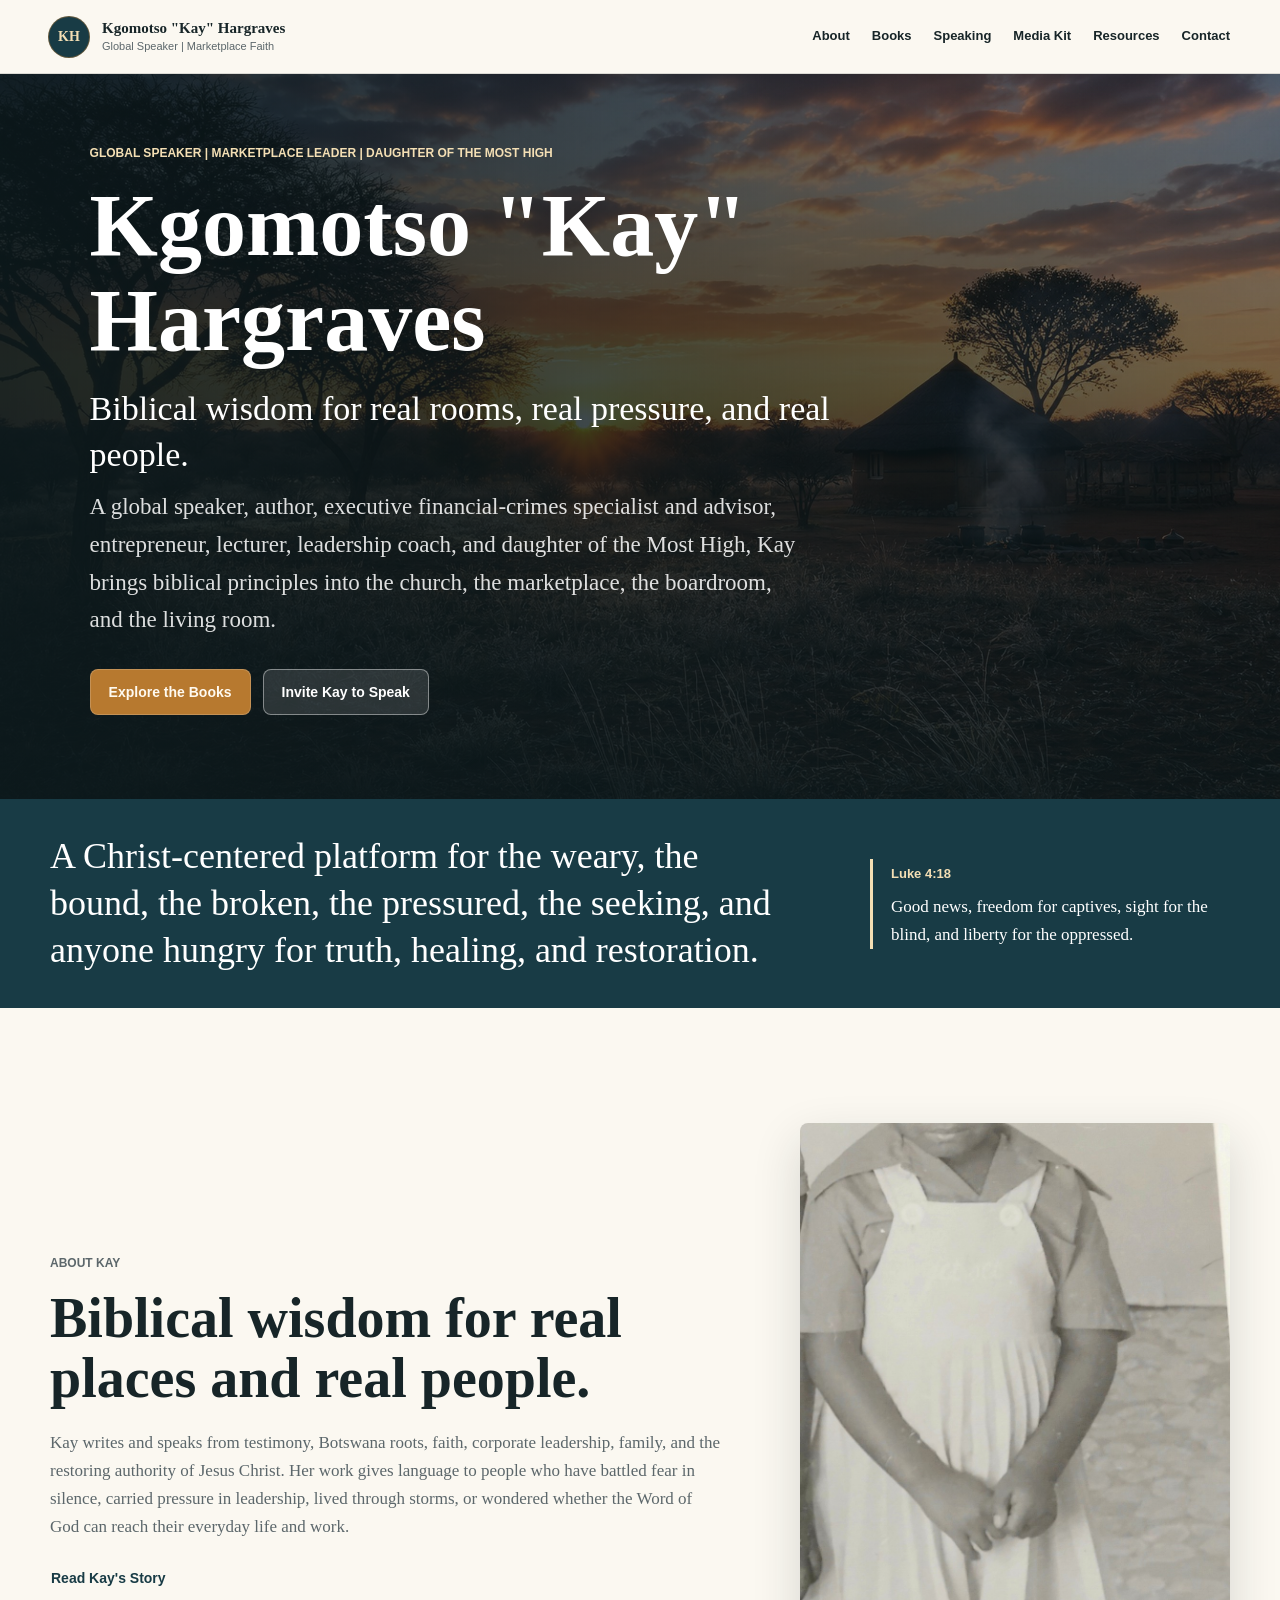
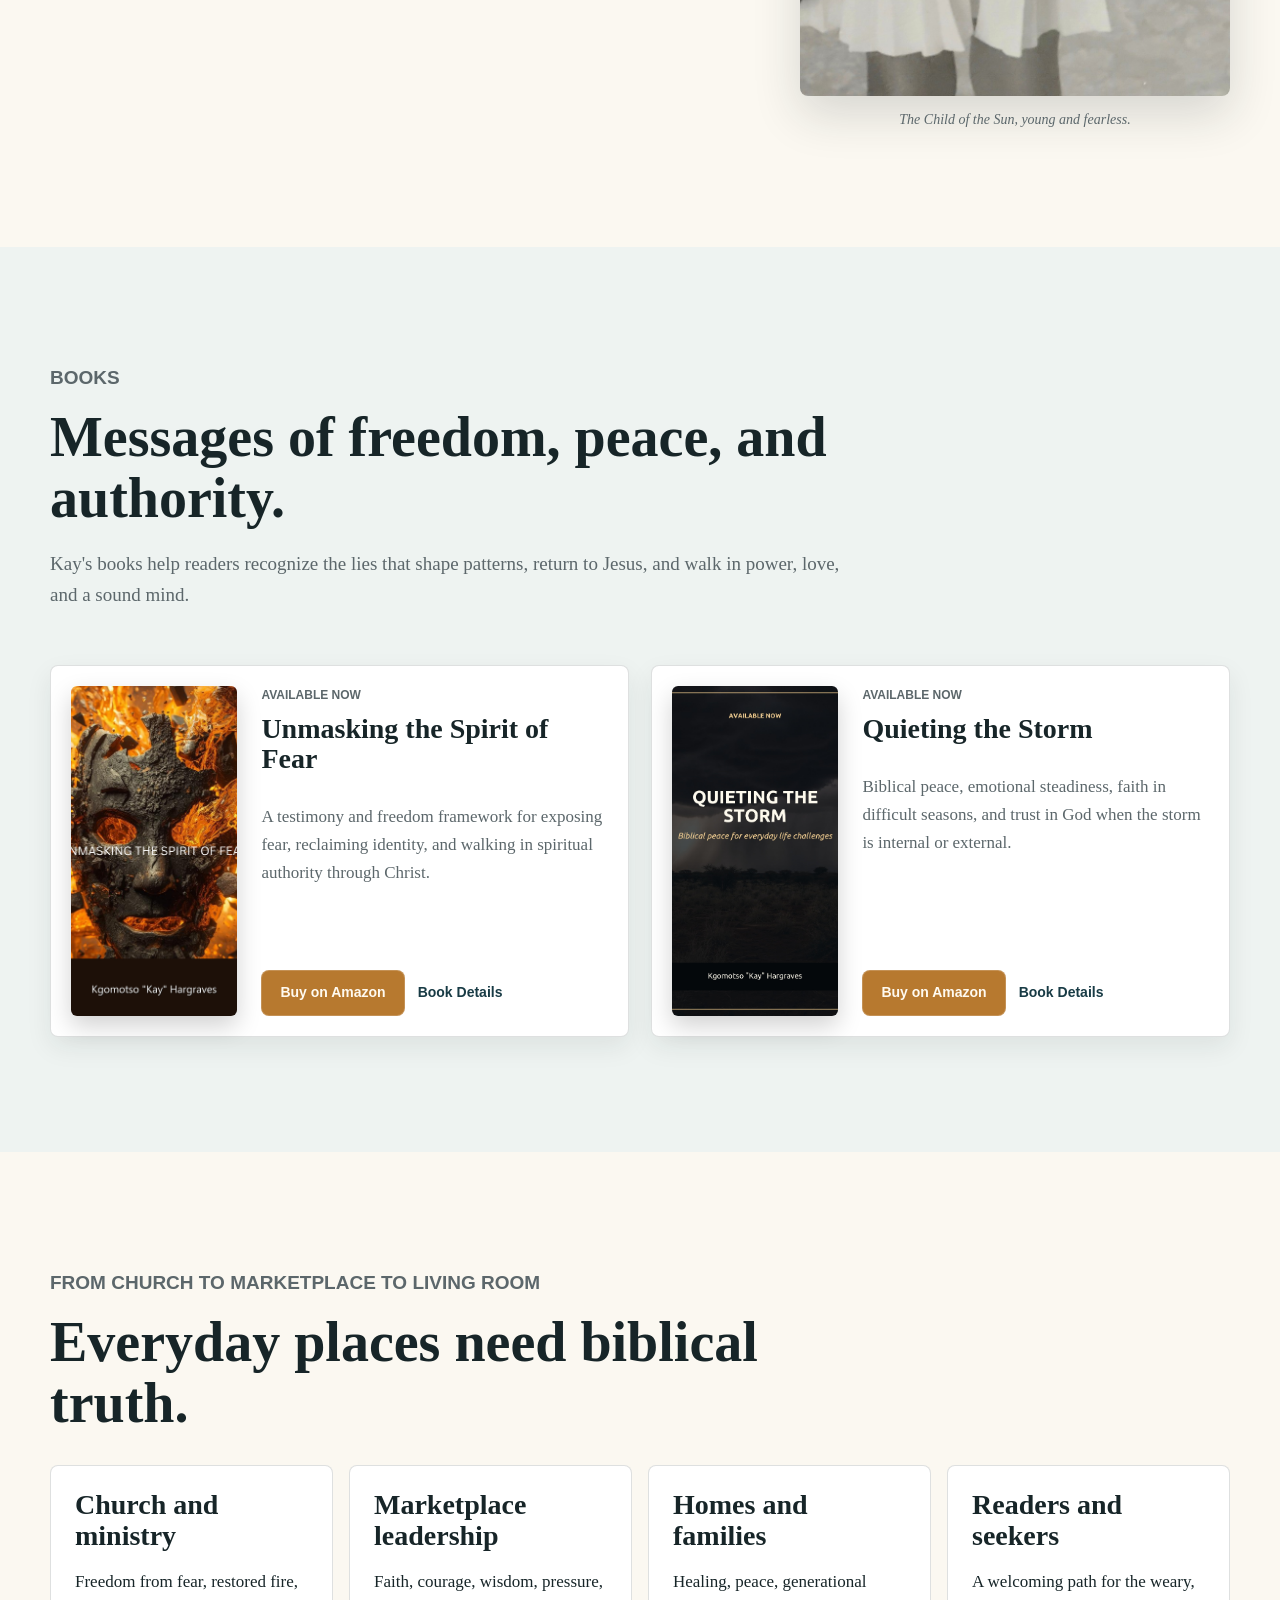
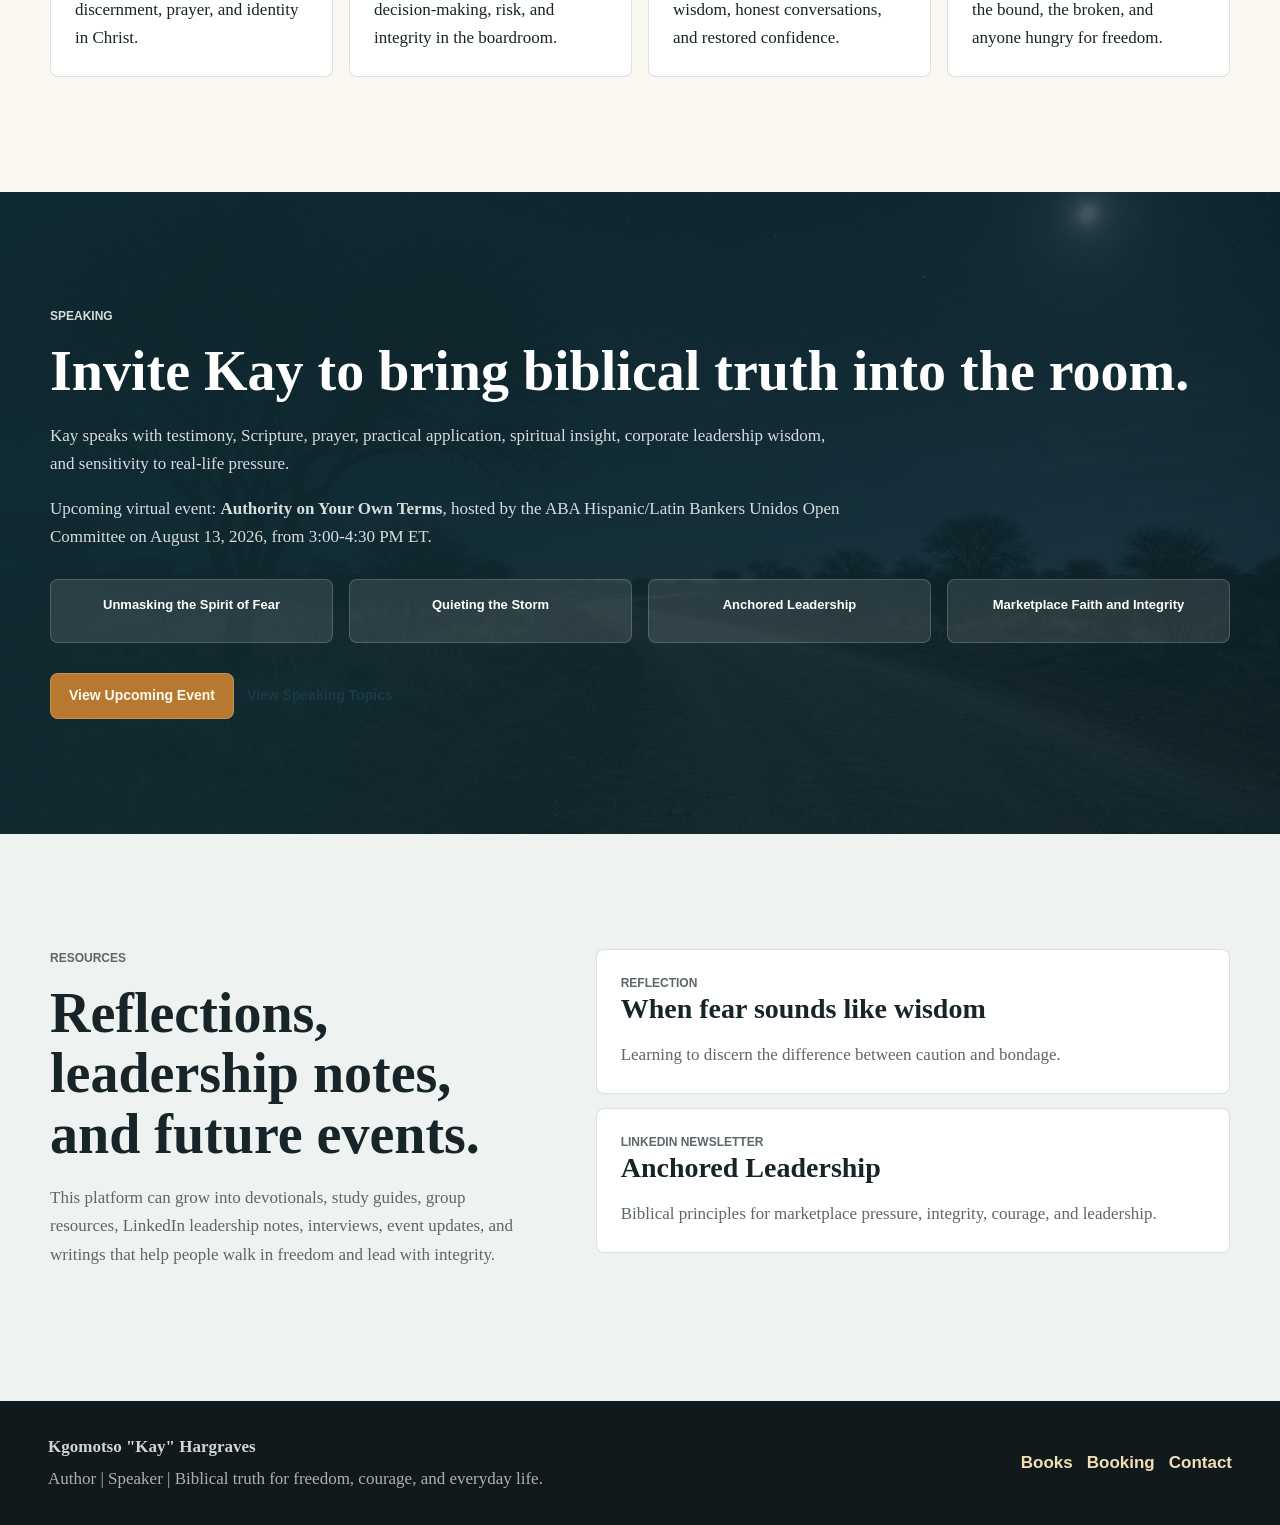
==== index.html @ eadd30bc "Add files via upload" ====
<!doctype html>
<html lang="en">
  <head>
    <meta charset="utf-8" />
    <meta name="viewport" content="width=device-width, initial-scale=1" />
    <title>Kgomotso "Kay" Hargraves | Author and Speaker</title>
    <meta
      name="description"
      content="Kgomotso Kay Hargraves is a Christian author, speaker, and marketplace leader helping people apply biblical truth from the church to the marketplace to the boardroom to the living room."
    />
    <meta property="og:title" content='Kgomotso "Kay" Hargraves | Author and Speaker' />
    <meta property="og:description" content="Biblical truth for freedom, courage, and everyday life." />
    <meta property="og:image" content="assets/hero-botswana-dawn.jpg" />
    <meta name="theme-color" content="#183b45" />
    <link rel="icon" href="assets/favicon.svg" type="image/svg+xml" />
    <link rel="stylesheet" href="styles.css" />
    <script type="application/ld+json">
      {
        "@context": "https://schema.org",
        "@type": "Person",
        "name": "Kgomotso \"Kay\" Hargraves",
        "jobTitle": "Global Speaker, Author, and Marketplace Leader",
        "description": "Christian author, speaker, and marketplace leader helping people apply biblical truth to everyday life.",
        "url": "./index.html"
      }
    </script>
  </head>
  <body>
    <a class="skip-link" href="#main">Skip to main content</a>

    <header class="site-header" data-header>
      <a class="brand" href="index.html" aria-label="Kgomotso Kay Hargraves home">
        <span class="brand-mark">KH</span>
        <span>
          <strong>Kgomotso "Kay" Hargraves</strong>
          <small>Global Speaker | Marketplace Faith</small>
        </span>
      </a>
      <button class="nav-toggle" type="button" aria-expanded="false" aria-controls="site-nav">
        <span></span>
        <span></span>
        <span></span>
      </button>
      <nav class="site-nav" id="site-nav" aria-label="Primary navigation">
        <a href="about.html">About</a>
        <a href="books.html">Books</a>
        <a href="speaking.html">Speaking</a>
        <a href="media.html">Media Kit</a>
        <a href="resources.html">Resources</a>
        <a href="contact.html">Contact</a>
      </nav>
    </header>

    <main id="main">
      <section class="hero home-hero" aria-label="Homepage introduction">
        <div class="hero-media" aria-hidden="true"></div>
        <div class="hero-content">
          <p class="eyebrow">Global speaker | Marketplace leader | Daughter of the Most High</p>
          <h1>Kgomotso "Kay" Hargraves</h1>
          <p class="hero-lead">
            Biblical wisdom for real rooms, real pressure, and real people.
          </p>
          <p class="hero-copy">
            A global speaker, author, executive financial-crimes specialist and
            advisor, entrepreneur, lecturer, leadership coach, and daughter of
            the Most High, Kay brings biblical principles into the church, the
            marketplace, the boardroom, and the living room.
          </p>
          <div class="hero-actions" aria-label="Primary actions">
            <a class="button button-primary" href="books.html">Explore the Books</a>
            <a class="button button-secondary" href="speaking.html#booking">Invite Kay to Speak</a>
          </div>
        </div>
      </section>

      <section class="intro-band" aria-label="Core message">
        <div class="section-inner intro-grid">
          <p class="statement">
            A Christ-centered platform for the weary, the bound, the broken, the
            pressured, the seeking, and anyone hungry for truth, healing, and restoration.
          </p>
          <div class="scripture-note">
            <span>Luke 4:18</span>
            <p>
              Good news, freedom for captives, sight for the blind, and liberty
              for the oppressed.
            </p>
          </div>
        </div>
      </section>

      <section class="section">
        <div class="section-inner split-feature">
          <div>
            <p class="eyebrow">About Kay</p>
            <h2>Biblical wisdom for real places and real people.</h2>
            <p>
              Kay writes and speaks from testimony, Botswana roots, faith,
              corporate leadership, family, and the restoring authority of Jesus Christ.
              Her work gives language to people who have battled fear in silence,
              carried pressure in leadership, lived through storms, or wondered
              whether the Word of God can reach their everyday life and work.
            </p>
            <a class="button button-text" href="about.html">Read Kay's Story</a>
          </div>
          <figure class="portrait-feature">
            <img src="assets/young-kay-child-of-the-sun.jpg" alt="Young Kay as a child in Botswana" />
            <figcaption>The Child of the Sun, young and fearless.</figcaption>
          </figure>
        </div>
      </section>

      <section class="section books-band">
        <div class="section-inner">
          <div class="section-heading">
            <p class="eyebrow">Books</p>
            <h2>Messages of freedom, peace, and authority.</h2>
            <p>
              Kay's books help readers recognize the lies that shape patterns,
              return to Jesus, and walk in power, love, and a sound mind.
            </p>
          </div>

          <div class="book-grid">
            <article class="book-card">
              <img src="assets/book-unmasking.jpg" alt="Unmasking the Spirit of Fear book cover" />
              <div class="book-copy">
                <p class="book-label">Available now</p>
                <h3>Unmasking the Spirit of Fear</h3>
                <p>
                  A testimony and freedom framework for exposing fear, reclaiming
                  identity, and walking in spiritual authority through Christ.
                </p>
                <div class="button-row">
                  <a class="button button-primary" href="https://www.amazon.com/s?k=Unmasking+the+Spirit+of+Fear+Kgomotso+Kay+Hargraves" target="_blank" rel="noreferrer">Buy on Amazon</a>
                  <a class="button button-text" href="books.html#unmasking">Book Details</a>
                </div>
              </div>
            </article>

            <article class="book-card">
              <img src="assets/book-quieting-the-storm.jpg" alt="Quieting the Storm book cover" />
              <div class="book-copy">
                <p class="book-label">Available now</p>
                <h3>Quieting the Storm</h3>
                <p>
                  Biblical peace, emotional steadiness, faith in difficult seasons,
                  and trust in God when the storm is internal or external.
                </p>
                <div class="button-row">
                  <a class="button button-primary" href="https://www.amazon.com/s?k=Quieting+the+Storm+Kgomotso+Kay+Hargraves" target="_blank" rel="noreferrer">Buy on Amazon</a>
                  <a class="button button-text" href="books.html#quieting">Book Details</a>
                </div>
              </div>
            </article>
          </div>
        </div>
      </section>

      <section class="section audience-section">
        <div class="section-inner">
          <div class="section-heading compact">
            <p class="eyebrow">From church to marketplace to living room</p>
            <h2>Everyday places need biblical truth.</h2>
          </div>
          <div class="audience-grid">
            <article>
              <h3>Church and ministry</h3>
              <p>Freedom from fear, restored fire, discernment, prayer, and identity in Christ.</p>
            </article>
            <article>
              <h3>Marketplace leadership</h3>
              <p>Faith, courage, wisdom, pressure, decision-making, risk, and integrity in the boardroom.</p>
            </article>
            <article>
              <h3>Homes and families</h3>
              <p>Healing, peace, generational wisdom, honest conversations, and restored confidence.</p>
            </article>
            <article>
              <h3>Readers and seekers</h3>
              <p>A welcoming path for the weary, the bound, the broken, and anyone hungry for freedom.</p>
            </article>
          </div>
        </div>
      </section>

      <section class="section speaking-preview">
        <div class="section-inner speaking-card">
          <p class="eyebrow">Speaking</p>
          <h2>Invite Kay to bring biblical truth into the room.</h2>
          <p>
            Kay speaks with testimony, Scripture, prayer, practical application,
            spiritual insight, corporate leadership wisdom, and sensitivity to real-life pressure.
          </p>
          <p>
            Upcoming virtual event: <strong>Authority on Your Own Terms</strong>,
            hosted by the ABA Hispanic/Latin Bankers Unidos Open Committee on
            August 13, 2026, from 3:00-4:30 PM ET.
          </p>
          <div class="topic-grid">
            <span>Unmasking the Spirit of Fear</span>
            <span>Quieting the Storm</span>
            <span>Anchored Leadership</span>
            <span>Marketplace Faith and Integrity</span>
          </div>
          <div class="button-row">
            <a class="button button-primary" href="speaking.html#upcoming">View Upcoming Event</a>
            <a class="button button-text" href="speaking.html">View Speaking Topics</a>
          </div>
        </div>
      </section>

      <section class="section resources-preview">
        <div class="section-inner preview-layout">
          <div>
            <p class="eyebrow">Resources</p>
            <h2>Reflections, leadership notes, and future events.</h2>
            <p>
              This platform can grow into devotionals, study guides, group
              resources, LinkedIn leadership notes, interviews, event updates,
              and writings that help people walk in freedom and lead with integrity.
            </p>
          </div>
          <div class="resource-list">
            <article>
              <p class="resource-type">Reflection</p>
              <h3>When fear sounds like wisdom</h3>
              <p>Learning to discern the difference between caution and bondage.</p>
            </article>
            <article>
              <p class="resource-type">LinkedIn newsletter</p>
              <h3>Anchored Leadership</h3>
              <p>Biblical principles for marketplace pressure, integrity, courage, and leadership.</p>
            </article>
          </div>
        </div>
      </section>
    </main>

    <footer class="site-footer">
      <div>
        <strong>Kgomotso "Kay" Hargraves</strong>
        <p>Author | Speaker | Biblical truth for freedom, courage, and everyday life.</p>
      </div>
      <nav aria-label="Footer navigation">
        <a href="books.html">Books</a>
        <a href="speaking.html#booking">Booking</a>
        <a href="contact.html">Contact</a>
      </nav>
    </footer>

    <script src="script.js"></script>
  </body>
</html>
---- styles.css ----
:root {
  --ink: #172528;
  --muted: #5c676b;
  --paper: #fbf8f1;
  --white: #ffffff;
  --teal: #183b45;
  --teal-soft: #e7f0ee;
  --gold: #b7792f;
  --gold-deep: #8d551f;
  --gold-soft: #f4dfb4;
  --clay: #8a4c35;
  --charcoal: #10191b;
  --mist: #eef3f1;
  --line: rgba(23, 37, 40, 0.14);
  --shadow: 0 18px 48px rgba(23, 37, 40, 0.16);
  --radius: 8px;
  --max: 1180px;
}

* {
  box-sizing: border-box;
}

html {
  scroll-behavior: smooth;
}

body {
  margin: 0;
  color: var(--ink);
  background: var(--paper);
  font-family: Georgia, "Times New Roman", serif;
  font-size: 17px;
  line-height: 1.65;
}

img {
  display: block;
  max-width: 100%;
}

a {
  color: inherit;
  text-decoration: none;
}

button,
input,
select,
textarea {
  font: inherit;
}

button {
  cursor: pointer;
}

.skip-link {
  position: absolute;
  left: 16px;
  top: -60px;
  z-index: 100;
  padding: 10px 14px;
  border-radius: var(--radius);
  background: var(--white);
  color: var(--teal);
  font-family: Arial, Helvetica, sans-serif;
  font-weight: 800;
}

.skip-link:focus {
  top: 12px;
}

.site-header {
  position: sticky;
  top: 0;
  z-index: 20;
  display: flex;
  align-items: center;
  justify-content: space-between;
  gap: 24px;
  min-height: 74px;
  padding: 12px clamp(18px, 4vw, 48px);
  background: rgba(251, 248, 241, 0.95);
  border-bottom: 1px solid var(--line);
  backdrop-filter: blur(16px);
}

.brand {
  display: inline-flex;
  align-items: center;
  gap: 12px;
  min-width: 240px;
}

.brand-mark {
  display: grid;
  place-items: center;
  width: 42px;
  height: 42px;
  flex: 0 0 auto;
  border: 1px solid rgba(183, 121, 47, 0.45);
  border-radius: 50%;
  background: var(--teal);
  color: var(--gold-soft);
  font-size: 14px;
  font-weight: 700;
}

.brand strong,
.brand small {
  display: block;
}

.brand strong {
  font-size: 15px;
  line-height: 1.2;
}

.brand small {
  margin-top: 2px;
  color: var(--muted);
  font-family: Arial, Helvetica, sans-serif;
  font-size: 11px;
  line-height: 1.35;
}

.site-nav {
  display: flex;
  align-items: center;
  gap: 18px;
  color: var(--ink);
  font-family: Arial, Helvetica, sans-serif;
  font-size: 13px;
  font-weight: 800;
}

.site-nav a {
  padding: 8px 2px;
  border-bottom: 2px solid transparent;
}

.site-nav a:hover,
.site-nav a:focus-visible,
.site-nav a[aria-current="page"] {
  border-bottom-color: var(--gold);
  outline: none;
}

.nav-toggle {
  display: none;
  width: 42px;
  height: 42px;
  border: 1px solid var(--line);
  border-radius: var(--radius);
  background: var(--white);
  padding: 9px;
}

.nav-toggle span {
  display: block;
  height: 2px;
  margin: 5px 0;
  background: var(--teal);
}

.section-inner {
  width: min(var(--max), calc(100% - 36px));
  margin: 0 auto;
}

.narrow {
  max-width: 820px;
}

.section {
  padding: clamp(64px, 9vw, 116px) 0;
}

.hero,
.page-hero {
  position: relative;
  overflow: hidden;
  color: var(--white);
}

.home-hero {
  min-height: calc(88svh - 74px);
  display: grid;
  align-items: center;
}

.hero-media {
  position: absolute;
  inset: 0;
  background:
    linear-gradient(90deg, rgba(12, 25, 28, 0.88), rgba(12, 25, 28, 0.55) 56%, rgba(12, 25, 28, 0.24)),
    linear-gradient(180deg, rgba(12, 25, 28, 0.08), rgba(12, 25, 28, 0.74)),
    url("assets/hero-botswana-dawn.jpg") center / cover no-repeat;
  transform: scale(1.02);
}

.hero-content {
  position: relative;
  width: min(820px, calc(100% - 36px));
  margin-left: clamp(18px, 7vw, 92px);
  padding: 70px 0 84px;
}

.page-hero {
  background:
    linear-gradient(90deg, rgba(16, 43, 50, 0.94), rgba(16, 43, 50, 0.76)),
    url("assets/hero-botswana-dawn.jpg") center / cover no-repeat;
}

.books-hero {
  background:
    linear-gradient(90deg, rgba(16, 43, 50, 0.94), rgba(16, 43, 50, 0.72)),
    url("assets/leiso-memory.jpg") center / cover no-repeat;
}

.speaking-hero {
  background:
    linear-gradient(90deg, rgba(16, 43, 50, 0.95), rgba(16, 43, 50, 0.7)),
    url("assets/speaking-road.jpg") center / cover no-repeat;
}

.media-hero {
  background:
    linear-gradient(90deg, rgba(16, 43, 50, 0.95), rgba(16, 43, 50, 0.72)),
    url("assets/storm-sky.jpg") center / cover no-repeat;
}

.resources-hero,
.contact-hero,
.about-hero {
  background:
    linear-gradient(90deg, rgba(16, 43, 50, 0.95), rgba(16, 43, 50, 0.72)),
    url("assets/hero-botswana-dawn.jpg") center / cover no-repeat;
}

.page-hero-inner {
  min-height: 420px;
  display: grid;
  align-content: center;
  padding: 74px 0;
}

.profile-hero {
  background: var(--charcoal);
  color: var(--white);
}

.profile-hero-inner {
  min-height: 520px;
  display: grid;
  grid-template-columns: minmax(220px, 320px) minmax(0, 1fr);
  gap: clamp(28px, 6vw, 72px);
  align-items: center;
  padding: clamp(58px, 9vw, 92px) 0;
}

.profile-hero img {
  width: 100%;
  aspect-ratio: 4 / 3;
  object-fit: cover;
  border: 1px solid rgba(244, 223, 180, 0.42);
  border-radius: var(--radius);
  box-shadow: 0 20px 54px rgba(0, 0, 0, 0.28);
}

.profile-hero p {
  max-width: 790px;
  color: rgba(255, 255, 255, 0.84);
}

.page-hero-inner p {
  max-width: 760px;
  margin: 0 0 28px;
  color: rgba(255, 255, 255, 0.86);
  font-size: clamp(19px, 2vw, 24px);
}

.eyebrow {
  margin: 0 0 14px;
  color: var(--gold);
  font-family: Arial, Helvetica, sans-serif;
  font-size: 12px;
  font-weight: 900;
  letter-spacing: 0;
  text-transform: uppercase;
}

.hero .eyebrow,
.page-hero .eyebrow,
.testimonials-section .eyebrow {
  color: var(--gold-soft);
}

h1,
h2,
h3,
p,
li {
  overflow-wrap: anywhere;
}

h1,
h2,
h3 {
  margin-top: 0;
  line-height: 1.08;
  letter-spacing: 0;
}

h1 {
  max-width: 900px;
  margin-bottom: 18px;
  font-size: clamp(44px, 8vw, 88px);
}

.page-hero h1 {
  max-width: 960px;
  font-size: clamp(42px, 6vw, 76px);
}

h2 {
  margin-bottom: 20px;
  font-size: clamp(31px, 4.8vw, 56px);
}

h3 {
  margin-bottom: 12px;
  font-size: clamp(22px, 2.8vw, 28px);
}

.hero-lead {
  max-width: 760px;
  margin: 0 0 10px;
  font-size: clamp(23px, 3vw, 34px);
  line-height: 1.35;
}

.hero-copy {
  max-width: 720px;
  margin: 0 0 30px;
  color: rgba(255, 255, 255, 0.86);
  font-size: clamp(18px, 2vw, 23px);
}

.lead {
  color: var(--ink);
  font-size: 21px;
  line-height: 1.45;
}

.hero-actions,
.button-row,
.form-actions {
  display: flex;
  flex-wrap: wrap;
  align-items: center;
  gap: 12px;
}

.button {
  display: inline-flex;
  align-items: center;
  justify-content: center;
  min-height: 46px;
  padding: 12px 18px;
  border: 1px solid transparent;
  border-radius: var(--radius);
  font-family: Arial, Helvetica, sans-serif;
  font-size: 14px;
  font-weight: 900;
  line-height: 1.1;
  text-align: center;
  transition: transform 160ms ease, background 160ms ease, border-color 160ms ease;
}

.button:hover,
.button:focus-visible {
  transform: translateY(-1px);
  outline: none;
}

.button-primary {
  background: var(--gold);
  color: #fffaf0;
  border-color: rgba(255, 255, 255, 0.18);
}

.button-primary:hover,
.button-primary:focus-visible {
  background: var(--gold-deep);
}

.button-secondary {
  background: rgba(255, 255, 255, 0.12);
  color: var(--white);
  border-color: rgba(255, 255, 255, 0.42);
}

.button-secondary.light {
  color: var(--teal);
  background: var(--white);
  border-color: rgba(24, 59, 69, 0.24);
}

.button-secondary:hover,
.button-secondary:focus-visible {
  background: rgba(255, 255, 255, 0.22);
}

.button-text {
  min-height: 42px;
  padding-inline: 0;
  color: var(--teal);
  border-color: transparent;
  background: transparent;
}

.intro-band {
  background: var(--teal);
  color: var(--white);
}

.intro-grid {
  display: grid;
  grid-template-columns: minmax(0, 1fr) minmax(260px, 360px);
  gap: clamp(26px, 5vw, 72px);
  align-items: center;
  padding: 34px 0;
}

.statement {
  margin: 0;
  font-size: clamp(22px, 3vw, 36px);
  line-height: 1.3;
}

.scripture-note {
  border-left: 3px solid var(--gold-soft);
  padding-left: 18px;
}

.scripture-note span {
  color: var(--gold-soft);
  font-family: Arial, Helvetica, sans-serif;
  font-size: 13px;
  font-weight: 900;
}

.scripture-note p {
  margin: 6px 0 0;
}

.split-feature,
.preview-layout,
.contact-layout,
.booking-layout {
  display: grid;
  gap: clamp(34px, 6vw, 80px);
  align-items: start;
}

.split-feature {
  grid-template-columns: minmax(0, 1fr) minmax(300px, 430px);
  align-items: center;
}

.preview-layout {
  grid-template-columns: minmax(0, 0.85fr) minmax(0, 1.15fr);
}

.contact-layout {
  grid-template-columns: minmax(0, 1fr) minmax(320px, 470px);
}

.booking-layout {
  grid-template-columns: minmax(0, 0.82fr) minmax(0, 1.18fr);
}

.portrait-feature {
  margin: 0;
}

.portrait-feature img {
  width: 100%;
  aspect-ratio: 3 / 4;
  object-fit: cover;
  border-radius: var(--radius);
  box-shadow: var(--shadow);
}

.portrait-feature figcaption {
  margin-top: 12px;
  color: var(--muted);
  font-size: 14px;
  font-style: italic;
  text-align: center;
}

.section-heading {
  max-width: 790px;
  margin-bottom: clamp(28px, 5vw, 54px);
}

.section-heading p {
  color: var(--muted);
  font-size: 19px;
}

.section-heading.compact {
  margin-bottom: 32px;
}

.books-band,
.values-section,
.resources-preview,
.newsletter-section {
  background: var(--mist);
}

.book-grid {
  display: grid;
  grid-template-columns: repeat(2, minmax(0, 1fr));
  gap: 22px;
}

.book-card {
  display: grid;
  grid-template-columns: minmax(155px, 0.48fr) minmax(0, 1fr);
  gap: 24px;
  padding: 20px;
  border: 1px solid var(--line);
  border-radius: var(--radius);
  background: var(--white);
  box-shadow: 0 10px 26px rgba(23, 37, 40, 0.08);
}

.book-card img {
  width: 100%;
  height: 100%;
  min-height: 330px;
  object-fit: cover;
  border-radius: calc(var(--radius) - 2px);
  box-shadow: 0 10px 24px rgba(0, 0, 0, 0.18);
}

.book-copy {
  display: flex;
  flex-direction: column;
  align-items: flex-start;
}

.book-copy p,
.split-feature p,
.preview-layout p,
.contact-layout p,
.booking-layout p,
.book-detail-copy p,
.media-panel p,
.resource-list p,
.event-list p,
.privacy-section p {
  color: var(--muted);
}

.book-copy .button-row {
  margin-top: auto;
  padding-top: 18px;
}

.amazon-note {
  display: flex;
  justify-content: center;
  margin-top: 24px;
}

.book-label,
.resource-type {
  margin: 0 0 8px;
  color: var(--clay);
  font-family: Arial, Helvetica, sans-serif;
  font-size: 12px;
  font-weight: 900;
  text-transform: uppercase;
}

.audience-grid,
.values-grid,
.topic-grid,
.media-layout,
.testimonial-grid,
.event-list {
  display: grid;
  gap: 16px;
}

.audience-grid,
.values-grid {
  grid-template-columns: repeat(4, minmax(0, 1fr));
}

.audience-grid article,
.values-grid article,
.media-panel,
.resource-list article,
.event-list article,
.testimonial-grid blockquote,
.expect-list,
.sample-box,
.discussion-box,
.info-grid article,
.contact-form,
.newsletter-form,
.booking-form {
  border: 1px solid var(--line);
  border-radius: var(--radius);
  background: var(--white);
}

.audience-grid article,
.values-grid article,
.media-panel,
.resource-list article,
.event-list article,
.testimonial-grid blockquote,
.expect-list,
.sample-box,
.discussion-box,
.info-grid article {
  padding: 24px;
}

.audience-grid p,
.values-grid p,
.resource-list p,
.event-list p,
.media-panel p {
  margin-bottom: 0;
}

.speaking-preview {
  background:
    linear-gradient(90deg, rgba(16, 43, 50, 0.94), rgba(16, 43, 50, 0.72)),
    url("assets/speaking-road.jpg") center / cover no-repeat;
  color: var(--white);
}

.speaking-card {
  max-width: var(--max);
}

.speaking-card p {
  max-width: 790px;
  color: rgba(255, 255, 255, 0.84);
}

.topic-grid {
  grid-template-columns: repeat(4, minmax(0, 1fr));
  margin: 28px 0 30px;
}

.topic-grid span,
.topic-grid button {
  min-height: 64px;
  padding: 14px 16px;
  border: 1px solid rgba(255, 255, 255, 0.18);
  border-radius: var(--radius);
  background: rgba(255, 255, 255, 0.11);
  color: var(--white);
  font-family: Arial, Helvetica, sans-serif;
  font-size: 13px;
  font-weight: 900;
  text-align: center;
}

.topic-grid-large {
  grid-template-columns: repeat(3, minmax(0, 1fr));
}

.topic-grid-large button {
  min-height: 70px;
  background: var(--white);
  color: var(--teal);
  border-color: var(--line);
}

.topic-grid-large button:hover,
.topic-grid-large button:focus-visible {
  border-color: var(--gold);
  outline: none;
}

.resource-list {
  display: grid;
  gap: 14px;
}

.book-stack {
  display: grid;
  gap: 34px;
}

.book-detail {
  display: grid;
  grid-template-columns: minmax(250px, 0.38fr) minmax(0, 1fr);
  gap: clamp(28px, 5vw, 58px);
  align-items: start;
  padding: clamp(20px, 4vw, 34px);
  border: 1px solid var(--line);
  border-radius: var(--radius);
  background: var(--white);
  box-shadow: 0 10px 26px rgba(23, 37, 40, 0.08);
}

.book-cover-panel {
  display: grid;
  gap: 18px;
}

.book-cover-panel img {
  width: 100%;
  border-radius: calc(var(--radius) - 2px);
  box-shadow: var(--shadow);
}

.info-grid {
  display: grid;
  grid-template-columns: repeat(2, minmax(0, 1fr));
  gap: 16px;
  margin: 24px 0;
}

.sample-box {
  background: #fbf0dc;
  margin-bottom: 16px;
}

.discussion-box {
  background: var(--teal-soft);
  margin-bottom: 16px;
}

.discussion-box ol,
.media-panel ul,
.expect-list ul,
.book-detail-copy ul,
.columns-list {
  padding-left: 20px;
}

.booking-section,
.contact-section,
.events-section {
  background: var(--white);
}

.expect-list {
  margin-top: 28px;
  background: var(--mist);
}

.booking-form,
.contact-form,
.newsletter-form {
  padding: 24px;
  box-shadow: var(--shadow);
}

.contact-form h3,
.newsletter-form h3 {
  margin-bottom: 18px;
}

.form-grid {
  display: grid;
  grid-template-columns: repeat(2, minmax(0, 1fr));
  gap: 14px;
}

label {
  display: grid;
  gap: 6px;
  color: var(--teal);
  font-family: Arial, Helvetica, sans-serif;
  font-size: 13px;
  font-weight: 900;
}

label + label {
  margin-top: 14px;
}

.form-grid label + label {
  margin-top: 0;
}

label.full {
  grid-column: 1 / -1;
}

input,
select,
textarea {
  width: 100%;
  border: 1px solid rgba(23, 37, 40, 0.18);
  border-radius: var(--radius);
  background: #fffdf8;
  color: var(--ink);
  padding: 12px;
}

textarea {
  resize: vertical;
}

input:focus,
select:focus,
textarea:focus {
  border-color: var(--teal);
  outline: 3px solid rgba(24, 59, 69, 0.14);
}

.choice-group {
  display: grid;
  gap: 10px;
  margin: 14px 0 0;
  padding: 16px;
  border: 1px solid rgba(23, 37, 40, 0.18);
  border-radius: var(--radius);
  background: #fffdf8;
}

.choice-group legend {
  padding: 0 6px;
  color: var(--teal);
  font-family: Arial, Helvetica, sans-serif;
  font-size: 13px;
  font-weight: 900;
}

.choice-group label {
  display: flex;
  grid-template-columns: none;
  align-items: flex-start;
  gap: 10px;
  color: var(--ink);
  font-family: Arial, Helvetica, sans-serif;
  font-size: 14px;
  font-weight: 700;
}

.choice-group label + label {
  margin-top: 0;
}

.choice-group input {
  width: auto;
  margin-top: 5px;
  accent-color: var(--gold);
}

.form-actions,
.booking-form .button,
.newsletter-form .button,
.contact-form .button {
  margin-top: 18px;
}

.form-status {
  min-height: 24px;
  margin: 12px 0 0;
  color: var(--teal);
  font-family: Arial, Helvetica, sans-serif;
  font-size: 14px;
  font-weight: 800;
}

.media-layout {
  grid-template-columns: repeat(2, minmax(0, 1fr));
}

.media-panel {
  background: var(--white);
}

.asset-grid,
.platforms {
  display: flex;
  flex-wrap: wrap;
  gap: 10px;
}

.asset-grid a,
.platforms a {
  display: inline-flex;
  align-items: center;
  min-height: 38px;
  padding: 8px 12px;
  border: 1px solid var(--line);
  border-radius: 999px;
  background: var(--mist);
  color: var(--teal);
  font-family: Arial, Helvetica, sans-serif;
  font-size: 13px;
  font-weight: 900;
}

.testimonials-section {
  background: var(--teal);
  color: var(--white);
}

.testimonial-grid {
  grid-template-columns: repeat(3, minmax(0, 1fr));
}

.testimonial-grid blockquote {
  margin: 0;
  background: rgba(255, 255, 255, 0.08);
  border-color: rgba(255, 255, 255, 0.16);
}

.testimonial-grid p {
  margin-top: 0;
  color: rgba(255, 255, 255, 0.9);
  font-size: 19px;
}

.testimonial-grid cite,
.quote-section cite {
  color: var(--gold-soft);
  font-family: Arial, Helvetica, sans-serif;
  font-size: 13px;
  font-style: normal;
  font-weight: 900;
}

.quote-section {
  background: var(--teal);
  color: var(--white);
}

.quote-section blockquote {
  margin: 0;
}

.quote-section p {
  margin-top: 0;
  font-size: clamp(24px, 4vw, 42px);
  line-height: 1.28;
}

.privacy-section {
  background: #f0eee6;
}

.site-footer {
  display: flex;
  align-items: center;
  justify-content: space-between;
  gap: 24px;
  padding: 32px clamp(18px, 4vw, 48px);
  background: var(--charcoal);
  color: rgba(255, 255, 255, 0.82);
}

.site-footer p {
  margin: 4px 0 0;
  color: rgba(255, 255, 255, 0.66);
}

.site-footer nav {
  display: flex;
  flex-wrap: wrap;
  gap: 14px;
}

.site-footer a {
  color: var(--gold-soft);
  font-family: Arial, Helvetica, sans-serif;
  font-weight: 900;
}

.reveal {
  opacity: 1;
  transform: none;
}

.reveal.is-visible {
  opacity: 1;
  transform: translateY(0);
}

@media (max-width: 1100px) {
  .book-grid,
  .split-feature,
  .preview-layout,
  .contact-layout,
  .booking-layout,
  .book-detail {
    grid-template-columns: 1fr;
  }

  .audience-grid,
  .values-grid,
  .topic-grid,
  .topic-grid-large,
  .media-layout {
    grid-template-columns: repeat(2, minmax(0, 1fr));
  }

  .book-card {
    max-width: 900px;
  }

  .portrait-feature {
    max-width: 430px;
  }
}

@media (max-width: 860px) {
  .site-header {
    min-height: 68px;
  }

  .nav-toggle {
    display: block;
  }

  .site-nav {
    position: absolute;
    top: 100%;
    left: 0;
    right: 0;
    display: none;
    flex-direction: column;
    align-items: stretch;
    gap: 0;
    padding: 10px 18px 18px;
    background: rgba(251, 248, 241, 0.98);
    border-bottom: 1px solid var(--line);
  }

  .site-header.nav-open .site-nav {
    display: flex;
  }

  .site-nav a {
    padding: 12px 0;
    border-bottom: 1px solid var(--line);
  }

  .home-hero {
    min-height: calc(86svh - 68px);
  }

  .hero-media {
    background:
      linear-gradient(180deg, rgba(12, 25, 28, 0.48), rgba(12, 25, 28, 0.9)),
      url("assets/hero-botswana-dawn.jpg") center / cover no-repeat;
  }

  .hero-content {
    width: min(100% - 36px, 680px);
    margin: 0 auto;
    padding: 62px 0 70px;
  }

  .intro-grid {
    grid-template-columns: 1fr;
  }

  .profile-hero-inner {
    grid-template-columns: 1fr;
  }

  .profile-hero img {
    max-width: 320px;
  }

  .book-card {
    grid-template-columns: minmax(170px, 250px) minmax(0, 1fr);
  }

  .testimonial-grid {
    grid-template-columns: 1fr;
  }
}

@media (max-width: 640px) {
  body {
    font-size: 16px;
  }

  .brand {
    min-width: 0;
  }

  .brand small {
    display: none;
  }

  h1 {
    font-size: clamp(41px, 13vw, 62px);
  }

  .page-hero h1 {
    font-size: clamp(36px, 11vw, 52px);
  }

  h2 {
    font-size: clamp(30px, 9vw, 42px);
  }

  .button {
    width: 100%;
  }

  .hero-actions,
  .button-row,
  .form-actions {
    width: 100%;
  }

  .book-card,
  .audience-grid,
  .values-grid,
  .topic-grid,
  .topic-grid-large,
  .media-layout,
  .form-grid,
  .info-grid {
    grid-template-columns: 1fr;
  }

  .book-card img {
    max-width: 245px;
    min-height: auto;
    margin: 0 auto;
    aspect-ratio: 5 / 8;
  }

  .book-cover-panel img {
    max-width: 260px;
    margin: 0 auto;
  }

  .section {
    padding: 56px 0;
  }

  .page-hero-inner {
    min-height: 360px;
    padding: 58px 0;
  }

  .audience-grid article,
  .values-grid article,
  .media-panel,
  .resource-list article,
  .event-list article,
  .testimonial-grid blockquote,
  .expect-list,
  .sample-box,
  .discussion-box,
  .info-grid article,
  .booking-form,
  .contact-form,
  .newsletter-form,
  .book-detail {
    padding: 20px;
  }

  .site-footer {
    align-items: flex-start;
    flex-direction: column;
  }
}

@media print {
  .site-header,
  .site-footer,
  .button,
  .skip-link {
    display: none !important;
  }

  body {
    background: white;
    color: black;
  }

  .page-hero,
  .section {
    color: black;
    background: white !important;
    padding: 24px 0;
  }

  .page-hero-inner {
    min-height: auto;
    padding: 0;
  }
}
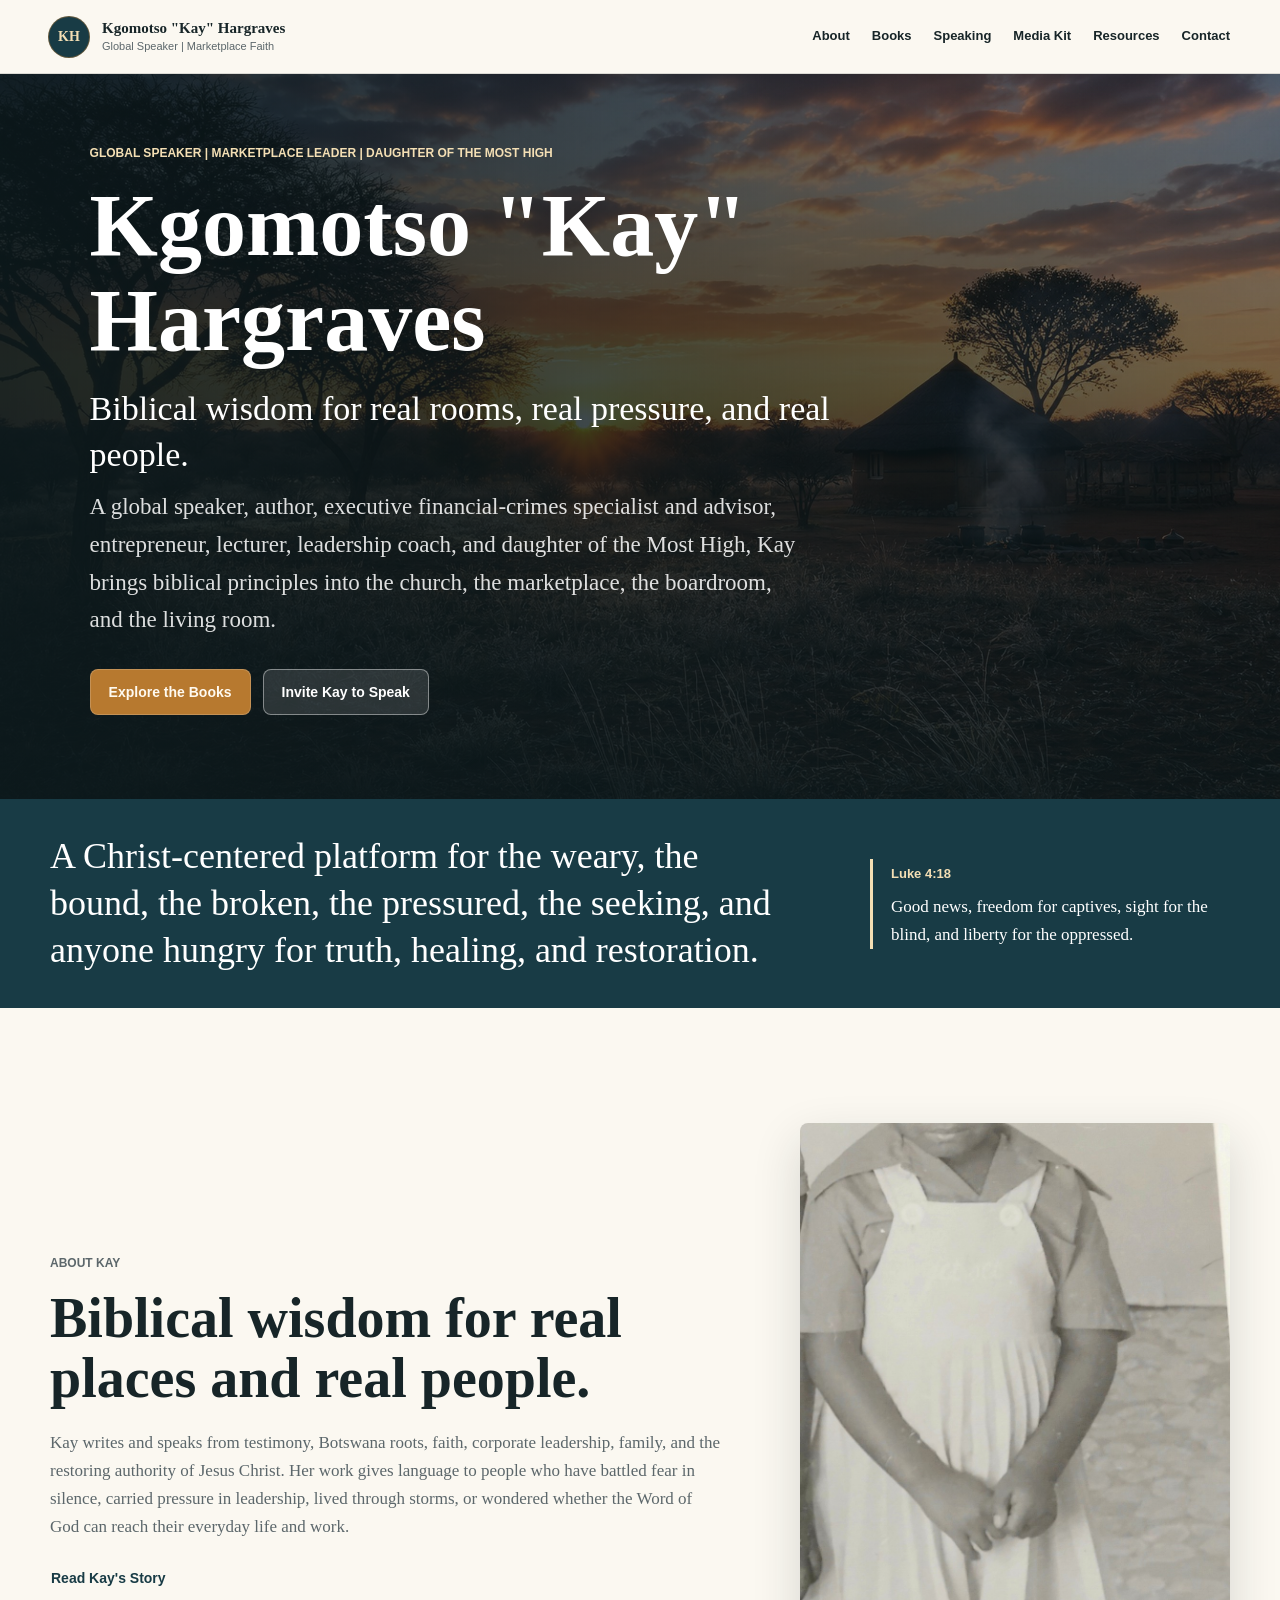
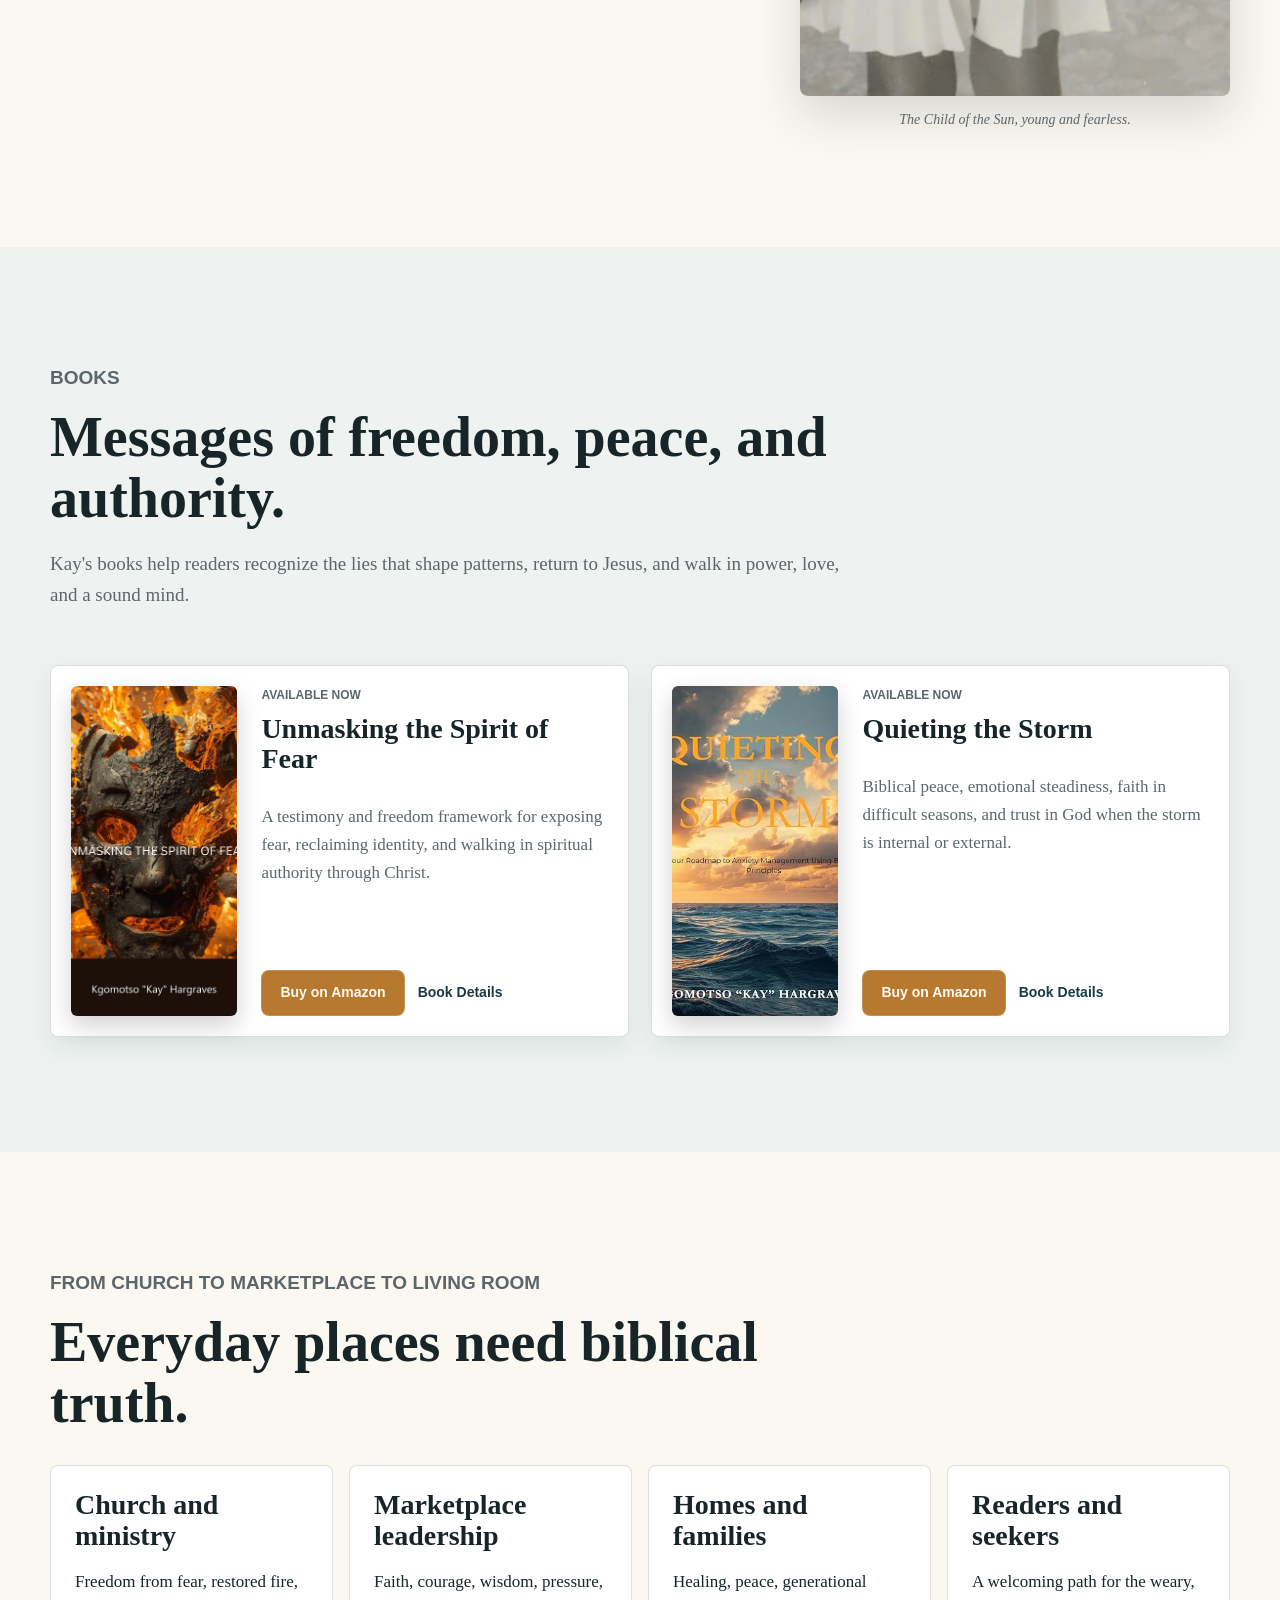
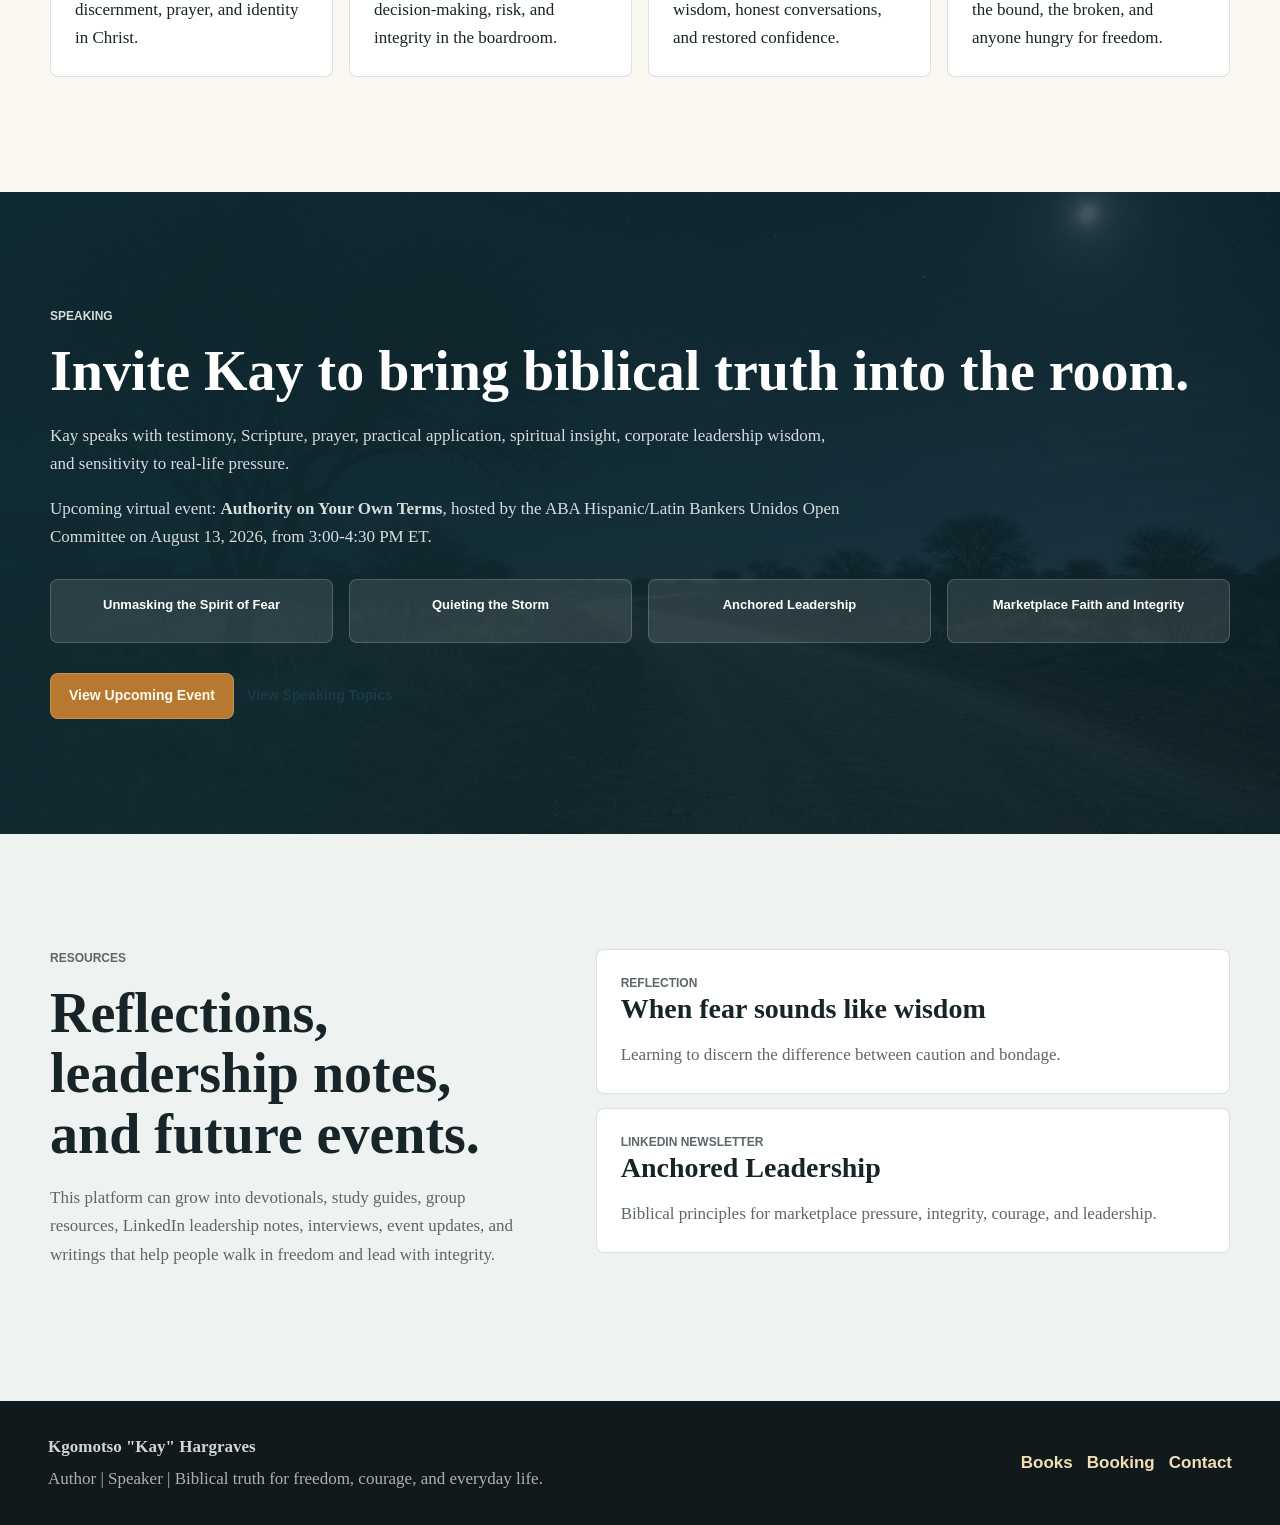
==== commit a62a2eee: "Add files via upload" ====
--- a/index.html
+++ b/index.html
@@ -132,7 +132,7 @@
                   identity, and walking in spiritual authority through Christ.
                 </p>
                 <div class="button-row">
-                  <a class="button button-primary" href="https://www.amazon.com/s?k=Unmasking+the+Spirit+of+Fear+Kgomotso+Kay+Hargraves" target="_blank" rel="noreferrer">Buy on Amazon</a>
+                  <a class="button button-primary" href="https://a.co/d/01dFoz53" target="_blank" rel="noreferrer">Buy on Amazon</a>
                   <a class="button button-text" href="books.html#unmasking">Book Details</a>
                 </div>
               </div>
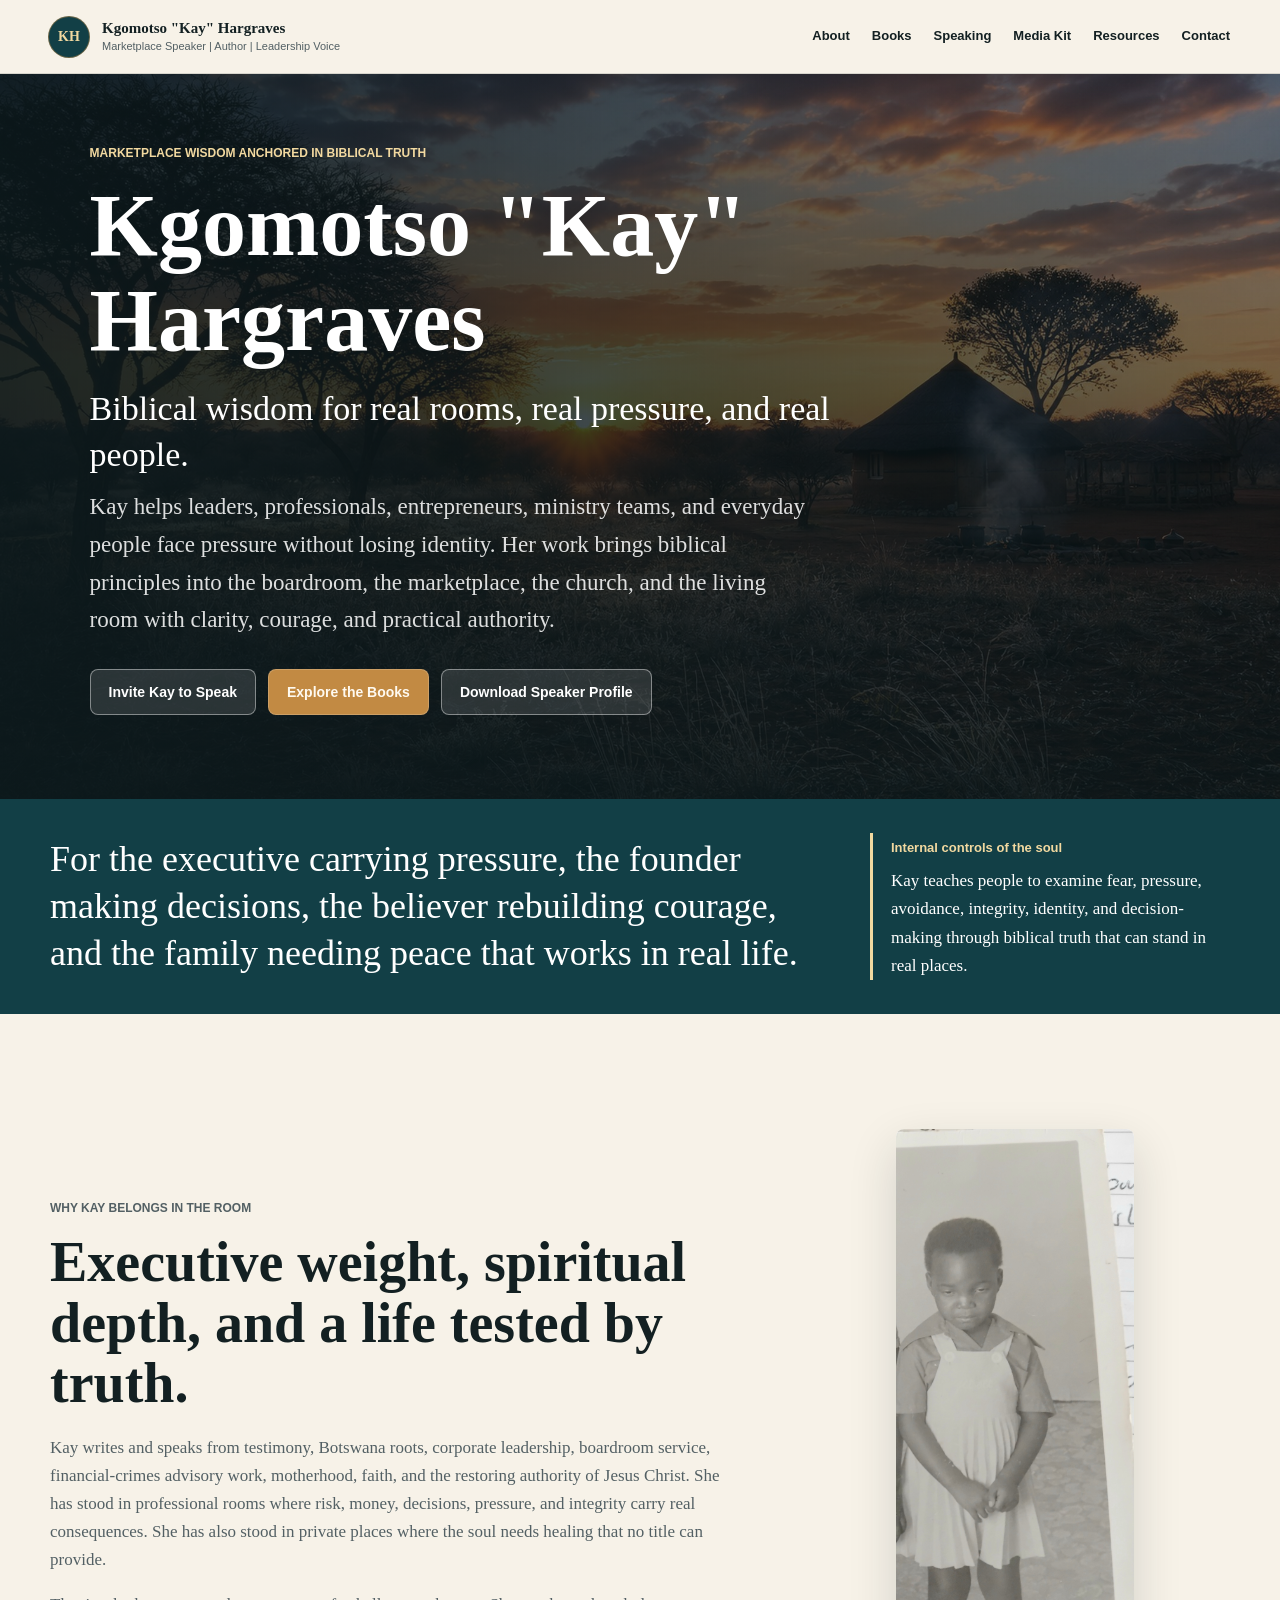
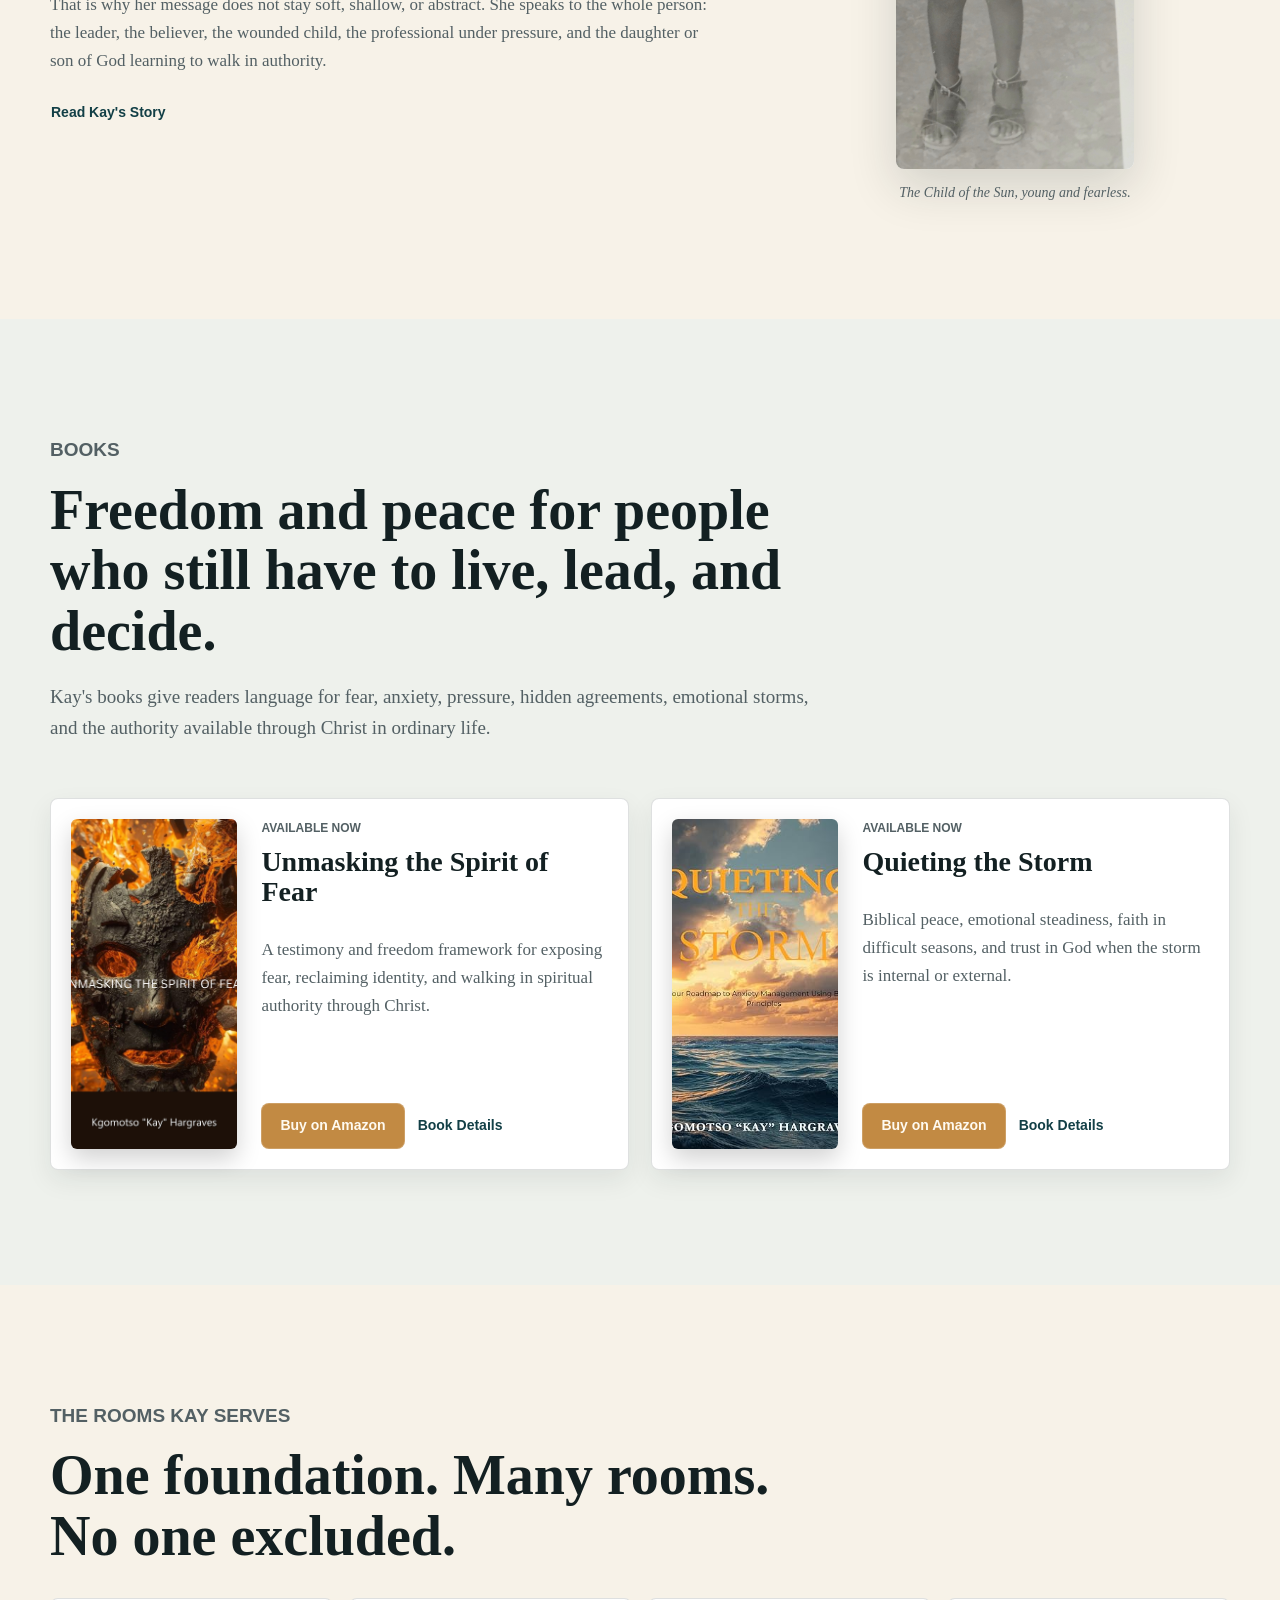
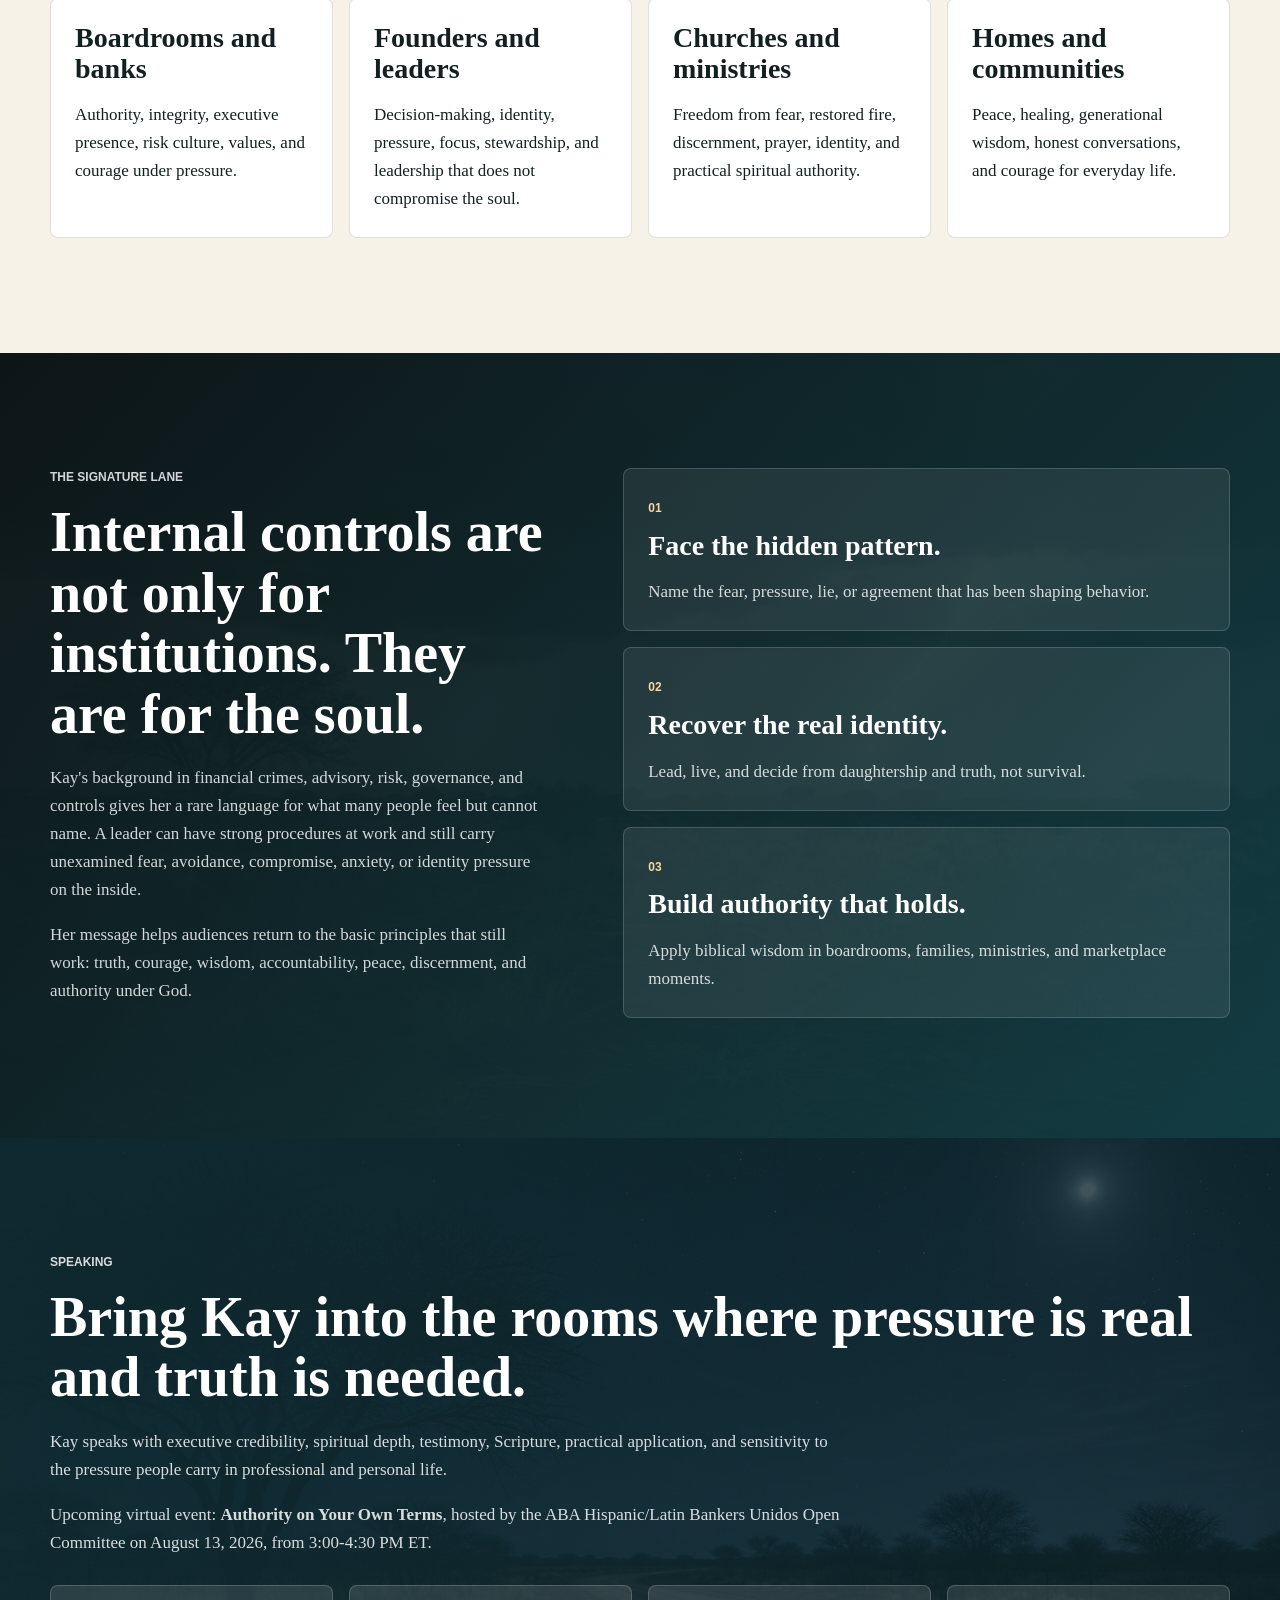
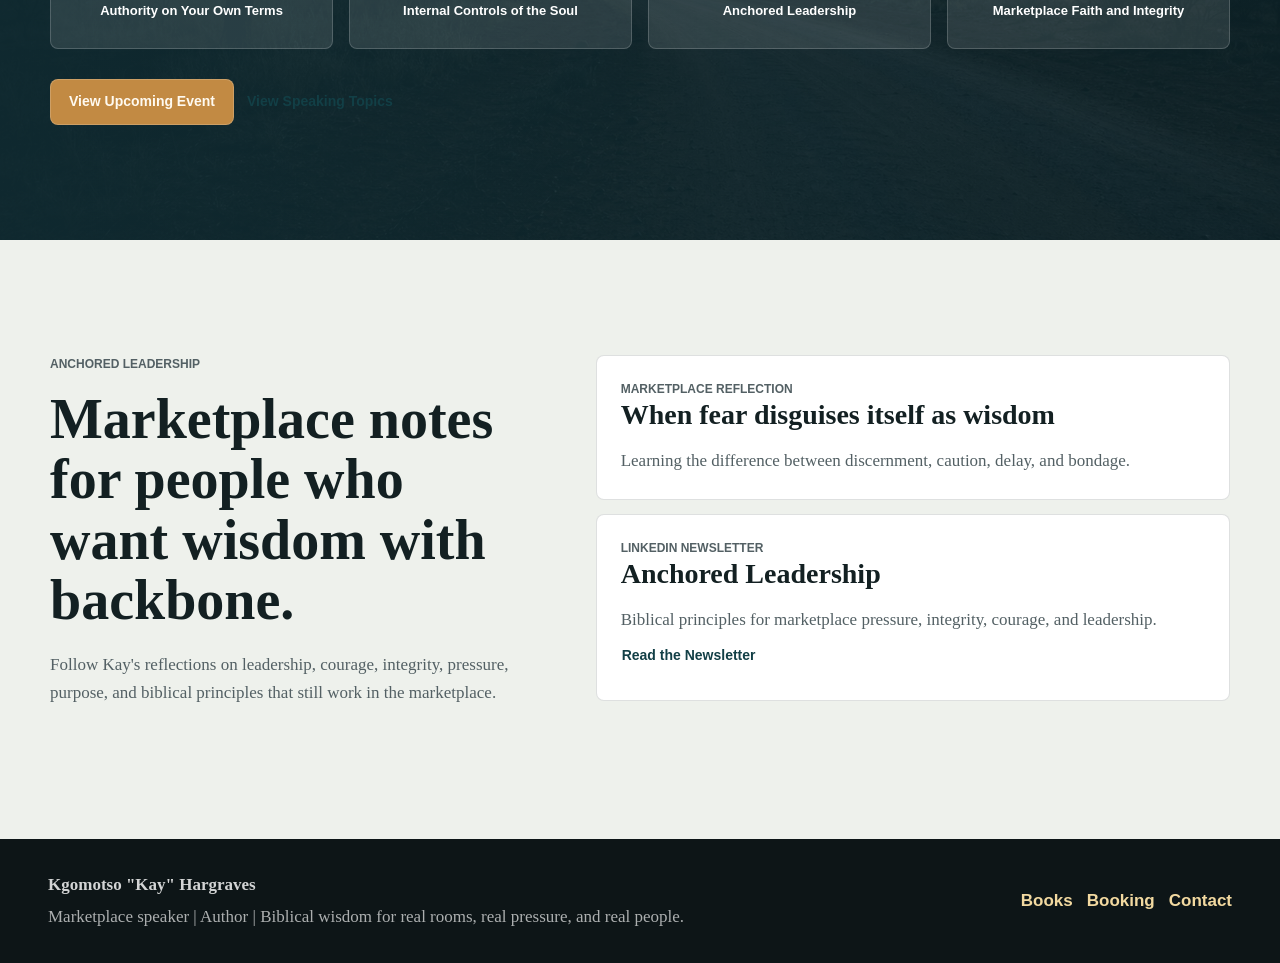
==== commit beb8b125: "Add files via upload" ====
--- a/index.html
+++ b/index.html
@@ -3,13 +3,13 @@
   <head>
     <meta charset="utf-8" />
     <meta name="viewport" content="width=device-width, initial-scale=1" />
-    <title>Kgomotso "Kay" Hargraves | Author and Speaker</title>
+    <title>Kgomotso "Kay" Hargraves | Marketplace Speaker, Author, and Leadership Voice</title>
     <meta
       name="description"
-      content="Kgomotso Kay Hargraves is a Christian author, speaker, and marketplace leader helping people apply biblical truth from the church to the marketplace to the boardroom to the living room."
+      content="Kgomotso Kay Hargraves is a global marketplace speaker, author, executive advisor, and leadership voice bringing biblical wisdom to real rooms, real pressure, and real people."
     />
-    <meta property="og:title" content='Kgomotso "Kay" Hargraves | Author and Speaker' />
-    <meta property="og:description" content="Biblical truth for freedom, courage, and everyday life." />
+    <meta property="og:title" content='Kgomotso "Kay" Hargraves | Marketplace Speaker and Author' />
+    <meta property="og:description" content="Biblical wisdom for real rooms, real pressure, and real people." />
     <meta property="og:image" content="assets/hero-botswana-dawn.jpg" />
     <meta name="theme-color" content="#183b45" />
     <link rel="icon" href="assets/favicon.svg" type="image/svg+xml" />
@@ -20,7 +20,7 @@
         "@type": "Person",
         "name": "Kgomotso \"Kay\" Hargraves",
         "jobTitle": "Global Speaker, Author, and Marketplace Leader",
-        "description": "Christian author, speaker, and marketplace leader helping people apply biblical truth to everyday life.",
+        "description": "Global marketplace speaker, author, and leadership voice helping people apply biblical wisdom to pressure, identity, courage, integrity, and everyday life.",
         "url": "./index.html"
       }
     </script>
@@ -33,7 +33,7 @@
         <span class="brand-mark">KH</span>
         <span>
           <strong>Kgomotso "Kay" Hargraves</strong>
-          <small>Global Speaker | Marketplace Faith</small>
+          <small>Marketplace Speaker | Author | Leadership Voice</small>
         </span>
       </a>
       <button class="nav-toggle" type="button" aria-expanded="false" aria-controls="site-nav">
@@ -55,20 +55,21 @@
       <section class="hero home-hero" aria-label="Homepage introduction">
         <div class="hero-media" aria-hidden="true"></div>
         <div class="hero-content">
-          <p class="eyebrow">Global speaker | Marketplace leader | Daughter of the Most High</p>
+          <p class="eyebrow">Marketplace wisdom anchored in biblical truth</p>
           <h1>Kgomotso "Kay" Hargraves</h1>
           <p class="hero-lead">
             Biblical wisdom for real rooms, real pressure, and real people.
           </p>
           <p class="hero-copy">
-            A global speaker, author, executive financial-crimes specialist and
-            advisor, entrepreneur, lecturer, leadership coach, and daughter of
-            the Most High, Kay brings biblical principles into the church, the
-            marketplace, the boardroom, and the living room.
+            Kay helps leaders, professionals, entrepreneurs, ministry teams, and
+            everyday people face pressure without losing identity. Her work
+            brings biblical principles into the boardroom, the marketplace, the
+            church, and the living room with clarity, courage, and practical authority.
           </p>
           <div class="hero-actions" aria-label="Primary actions">
+            <a class="button button-secondary" href="speaking.html#booking">Invite Kay to Speak</a>
             <a class="button button-primary" href="books.html">Explore the Books</a>
-            <a class="button button-secondary" href="speaking.html#booking">Invite Kay to Speak</a>
+            <a class="button button-secondary" href="assets/kay-hargraves-speaker-profile.pdf" download>Download Speaker Profile</a>
           </div>
         </div>
       </section>
@@ -76,14 +77,16 @@
       <section class="intro-band" aria-label="Core message">
         <div class="section-inner intro-grid">
           <p class="statement">
-            A Christ-centered platform for the weary, the bound, the broken, the
-            pressured, the seeking, and anyone hungry for truth, healing, and restoration.
+            For the executive carrying pressure, the founder making decisions,
+            the believer rebuilding courage, and the family needing peace that
+            works in real life.
           </p>
           <div class="scripture-note">
-            <span>Luke 4:18</span>
-            <p>
-              Good news, freedom for captives, sight for the blind, and liberty
-              for the oppressed.
+            <span>Internal controls of the soul</span>
+            <p>
+              Kay teaches people to examine fear, pressure, avoidance, integrity,
+              identity, and decision-making through biblical truth that can stand
+              in real places.
             </p>
           </div>
         </div>
@@ -92,14 +95,21 @@
       <section class="section">
         <div class="section-inner split-feature">
           <div>
-            <p class="eyebrow">About Kay</p>
-            <h2>Biblical wisdom for real places and real people.</h2>
-            <p>
-              Kay writes and speaks from testimony, Botswana roots, faith,
-              corporate leadership, family, and the restoring authority of Jesus Christ.
-              Her work gives language to people who have battled fear in silence,
-              carried pressure in leadership, lived through storms, or wondered
-              whether the Word of God can reach their everyday life and work.
+            <p class="eyebrow">Why Kay belongs in the room</p>
+            <h2>Executive weight, spiritual depth, and a life tested by truth.</h2>
+            <p>
+              Kay writes and speaks from testimony, Botswana roots, corporate
+              leadership, boardroom service, financial-crimes advisory work,
+              motherhood, faith, and the restoring authority of Jesus Christ.
+              She has stood in professional rooms where risk, money, decisions,
+              pressure, and integrity carry real consequences. She has also stood
+              in private places where the soul needs healing that no title can provide.
+            </p>
+            <p>
+              That is why her message does not stay soft, shallow, or abstract.
+              She speaks to the whole person: the leader, the believer, the
+              wounded child, the professional under pressure, and the daughter or
+              son of God learning to walk in authority.
             </p>
             <a class="button button-text" href="about.html">Read Kay's Story</a>
           </div>
@@ -114,10 +124,11 @@
         <div class="section-inner">
           <div class="section-heading">
             <p class="eyebrow">Books</p>
-            <h2>Messages of freedom, peace, and authority.</h2>
-            <p>
-              Kay's books help readers recognize the lies that shape patterns,
-              return to Jesus, and walk in power, love, and a sound mind.
+            <h2>Freedom and peace for people who still have to live, lead, and decide.</h2>
+            <p>
+              Kay's books give readers language for fear, anxiety, pressure,
+              hidden agreements, emotional storms, and the authority available
+              through Christ in ordinary life.
             </p>
           </div>
 
@@ -160,25 +171,63 @@
       <section class="section audience-section">
         <div class="section-inner">
           <div class="section-heading compact">
-            <p class="eyebrow">From church to marketplace to living room</p>
-            <h2>Everyday places need biblical truth.</h2>
+            <p class="eyebrow">The rooms Kay serves</p>
+            <h2>One foundation. Many rooms. No one excluded.</h2>
           </div>
           <div class="audience-grid">
             <article>
-              <h3>Church and ministry</h3>
-              <p>Freedom from fear, restored fire, discernment, prayer, and identity in Christ.</p>
-            </article>
-            <article>
-              <h3>Marketplace leadership</h3>
-              <p>Faith, courage, wisdom, pressure, decision-making, risk, and integrity in the boardroom.</p>
-            </article>
-            <article>
-              <h3>Homes and families</h3>
-              <p>Healing, peace, generational wisdom, honest conversations, and restored confidence.</p>
-            </article>
-            <article>
-              <h3>Readers and seekers</h3>
-              <p>A welcoming path for the weary, the bound, the broken, and anyone hungry for freedom.</p>
+              <h3>Boardrooms and banks</h3>
+              <p>Authority, integrity, executive presence, risk culture, values, and courage under pressure.</p>
+            </article>
+            <article>
+              <h3>Founders and leaders</h3>
+              <p>Decision-making, identity, pressure, focus, stewardship, and leadership that does not compromise the soul.</p>
+            </article>
+            <article>
+              <h3>Churches and ministries</h3>
+              <p>Freedom from fear, restored fire, discernment, prayer, identity, and practical spiritual authority.</p>
+            </article>
+            <article>
+              <h3>Homes and communities</h3>
+              <p>Peace, healing, generational wisdom, honest conversations, and courage for everyday life.</p>
+            </article>
+          </div>
+        </div>
+      </section>
+
+      <section class="section authority-section">
+        <div class="section-inner authority-layout">
+          <div>
+            <p class="eyebrow">The signature lane</p>
+            <h2>Internal controls are not only for institutions. They are for the soul.</h2>
+            <p>
+              Kay's background in financial crimes, advisory, risk, governance,
+              and controls gives her a rare language for what many people feel
+              but cannot name. A leader can have strong procedures at work and
+              still carry unexamined fear, avoidance, compromise, anxiety, or
+              identity pressure on the inside.
+            </p>
+            <p>
+              Her message helps audiences return to the basic principles that
+              still work: truth, courage, wisdom, accountability, peace,
+              discernment, and authority under God.
+            </p>
+          </div>
+          <div class="authority-points">
+            <article>
+              <span>01</span>
+              <h3>Face the hidden pattern.</h3>
+              <p>Name the fear, pressure, lie, or agreement that has been shaping behavior.</p>
+            </article>
+            <article>
+              <span>02</span>
+              <h3>Recover the real identity.</h3>
+              <p>Lead, live, and decide from daughtership and truth, not survival.</p>
+            </article>
+            <article>
+              <span>03</span>
+              <h3>Build authority that holds.</h3>
+              <p>Apply biblical wisdom in boardrooms, families, ministries, and marketplace moments.</p>
             </article>
           </div>
         </div>
@@ -187,10 +236,11 @@
       <section class="section speaking-preview">
         <div class="section-inner speaking-card">
           <p class="eyebrow">Speaking</p>
-          <h2>Invite Kay to bring biblical truth into the room.</h2>
+          <h2>Bring Kay into the rooms where pressure is real and truth is needed.</h2>
           <p>
-            Kay speaks with testimony, Scripture, prayer, practical application,
-            spiritual insight, corporate leadership wisdom, and sensitivity to real-life pressure.
+            Kay speaks with executive credibility, spiritual depth, testimony,
+            Scripture, practical application, and sensitivity to the pressure
+            people carry in professional and personal life.
           </p>
           <p>
             Upcoming virtual event: <strong>Authority on Your Own Terms</strong>,
@@ -198,8 +248,8 @@
             August 13, 2026, from 3:00-4:30 PM ET.
           </p>
           <div class="topic-grid">
-            <span>Unmasking the Spirit of Fear</span>
-            <span>Quieting the Storm</span>
+            <span>Authority on Your Own Terms</span>
+            <span>Internal Controls of the Soul</span>
             <span>Anchored Leadership</span>
             <span>Marketplace Faith and Integrity</span>
           </div>
@@ -213,24 +263,25 @@
       <section class="section resources-preview">
         <div class="section-inner preview-layout">
           <div>
-            <p class="eyebrow">Resources</p>
-            <h2>Reflections, leadership notes, and future events.</h2>
-            <p>
-              This platform can grow into devotionals, study guides, group
-              resources, LinkedIn leadership notes, interviews, event updates,
-              and writings that help people walk in freedom and lead with integrity.
+            <p class="eyebrow">Anchored Leadership</p>
+            <h2>Marketplace notes for people who want wisdom with backbone.</h2>
+            <p>
+              Follow Kay's reflections on leadership, courage, integrity,
+              pressure, purpose, and biblical principles that still work in the
+              marketplace.
             </p>
           </div>
           <div class="resource-list">
             <article>
-              <p class="resource-type">Reflection</p>
-              <h3>When fear sounds like wisdom</h3>
-              <p>Learning to discern the difference between caution and bondage.</p>
+              <p class="resource-type">Marketplace reflection</p>
+              <h3>When fear disguises itself as wisdom</h3>
+              <p>Learning the difference between discernment, caution, delay, and bondage.</p>
             </article>
             <article>
               <p class="resource-type">LinkedIn newsletter</p>
               <h3>Anchored Leadership</h3>
               <p>Biblical principles for marketplace pressure, integrity, courage, and leadership.</p>
+              <a class="button button-text" href="https://www.linkedin.com/newsletters/%F0%9F%8C%BF-anchored-leadership-7407261797428383744/" target="_blank" rel="noreferrer">Read the Newsletter</a>
             </article>
           </div>
         </div>
@@ -240,7 +291,7 @@
     <footer class="site-footer">
       <div>
         <strong>Kgomotso "Kay" Hargraves</strong>
-        <p>Author | Speaker | Biblical truth for freedom, courage, and everyday life.</p>
+        <p>Marketplace speaker | Author | Biblical wisdom for real rooms, real pressure, and real people.</p>
       </div>
       <nav aria-label="Footer navigation">
         <a href="books.html">Books</a>
--- a/styles.css
+++ b/styles.css
@@ -1,16 +1,16 @@
 :root {
-  --ink: #172528;
-  --muted: #5c676b;
-  --paper: #fbf8f1;
+  --ink: #132022;
+  --muted: #536064;
+  --paper: #f7f2e8;
   --white: #ffffff;
-  --teal: #183b45;
-  --teal-soft: #e7f0ee;
-  --gold: #b7792f;
-  --gold-deep: #8d551f;
-  --gold-soft: #f4dfb4;
-  --clay: #8a4c35;
-  --charcoal: #10191b;
-  --mist: #eef3f1;
+  --teal: #123f46;
+  --teal-soft: #e5efed;
+  --gold: #c28a43;
+  --gold-deep: #936226;
+  --gold-soft: #f2d9a0;
+  --clay: #7b4937;
+  --charcoal: #0d1517;
+  --mist: #eef1ec;
   --line: rgba(23, 37, 40, 0.14);
   --shadow: 0 18px 48px rgba(23, 37, 40, 0.16);
   --radius: 8px;
@@ -82,7 +82,7 @@
   gap: 24px;
   min-height: 74px;
   padding: 12px clamp(18px, 4vw, 48px);
-  background: rgba(251, 248, 241, 0.95);
+  background: rgba(247, 242, 232, 0.95);
   border-bottom: 1px solid var(--line);
   backdrop-filter: blur(16px);
 }
@@ -100,7 +100,7 @@
   width: 42px;
   height: 42px;
   flex: 0 0 auto;
-  border: 1px solid rgba(183, 121, 47, 0.45);
+  border: 1px solid rgba(194, 138, 67, 0.48);
   border-radius: 50%;
   background: var(--teal);
   color: var(--gold-soft);
@@ -488,10 +488,13 @@
 }
 
 .portrait-feature img {
-  width: 100%;
-  aspect-ratio: 3 / 4;
-  object-fit: cover;
+  width: auto;
+  max-width: 100%;
+  max-height: 640px;
+  object-fit: contain;
+  margin: 0 auto;
   border-radius: var(--radius);
+  background: var(--white);
   box-shadow: var(--shadow);
 }
 
@@ -520,7 +523,8 @@
 .books-band,
 .values-section,
 .resources-preview,
-.newsletter-section {
+.newsletter-section,
+.speaker-fit-section {
   background: var(--mist);
 }
 
@@ -660,6 +664,53 @@
   color: rgba(255, 255, 255, 0.84);
 }
 
+.authority-section {
+  background:
+    linear-gradient(135deg, rgba(13, 21, 23, 0.98), rgba(18, 63, 70, 0.94)),
+    url("assets/storm-sky.jpg") center / cover no-repeat;
+  color: var(--white);
+}
+
+.authority-layout {
+  display: grid;
+  grid-template-columns: minmax(0, 0.9fr) minmax(0, 1.1fr);
+  gap: clamp(34px, 6vw, 80px);
+  align-items: start;
+}
+
+.authority-layout p {
+  color: rgba(255, 255, 255, 0.82);
+}
+
+.authority-points {
+  display: grid;
+  gap: 16px;
+}
+
+.authority-points article {
+  padding: 24px;
+  border: 1px solid rgba(255, 255, 255, 0.16);
+  border-radius: var(--radius);
+  background: rgba(255, 255, 255, 0.08);
+}
+
+.authority-points span {
+  display: inline-flex;
+  margin-bottom: 12px;
+  color: var(--gold-soft);
+  font-family: Arial, Helvetica, sans-serif;
+  font-size: 12px;
+  font-weight: 900;
+}
+
+.authority-points h3 {
+  color: var(--white);
+}
+
+.authority-points p {
+  margin-bottom: 0;
+}
+
 .topic-grid {
   grid-template-columns: repeat(4, minmax(0, 1fr));
   margin: 28px 0 30px;
@@ -718,6 +769,23 @@
   box-shadow: 0 10px 26px rgba(23, 37, 40, 0.08);
 }
 
+.book-cta-detail {
+  grid-template-columns: 1fr;
+  background:
+    linear-gradient(135deg, rgba(18, 63, 70, 0.96), rgba(13, 21, 23, 0.96)),
+    url("assets/storm-sky.jpg") center / cover no-repeat;
+  color: var(--white);
+}
+
+.book-cta-detail .book-detail-copy,
+.book-cta-detail .lead {
+  color: var(--white);
+}
+
+.book-cta-detail p {
+  color: rgba(255, 255, 255, 0.82);
+}
+
 .book-cover-panel {
   display: grid;
   gap: 18px;
@@ -752,6 +820,27 @@
 .book-detail-copy ul,
 .columns-list {
   padding-left: 20px;
+}
+
+.book-praise blockquote {
+  margin: 16px 0 0;
+  padding-left: 16px;
+  border-left: 3px solid var(--gold);
+}
+
+.book-praise blockquote p {
+  margin: 0 0 6px;
+  color: var(--ink);
+  font-style: italic;
+}
+
+.book-praise cite {
+  color: var(--clay);
+  font-family: Arial, Helvetica, sans-serif;
+  font-size: 12px;
+  font-style: normal;
+  font-weight: 900;
+  text-transform: uppercase;
 }
 
 .booking-section,
@@ -1003,7 +1092,8 @@
   .preview-layout,
   .contact-layout,
   .booking-layout,
-  .book-detail {
+  .book-detail,
+  .authority-layout {
     grid-template-columns: 1fr;
   }
 
@@ -1043,7 +1133,7 @@
     align-items: stretch;
     gap: 0;
     padding: 10px 18px 18px;
-    background: rgba(251, 248, 241, 0.98);
+    background: rgba(247, 242, 232, 0.98);
     border-bottom: 1px solid var(--line);
   }
 
